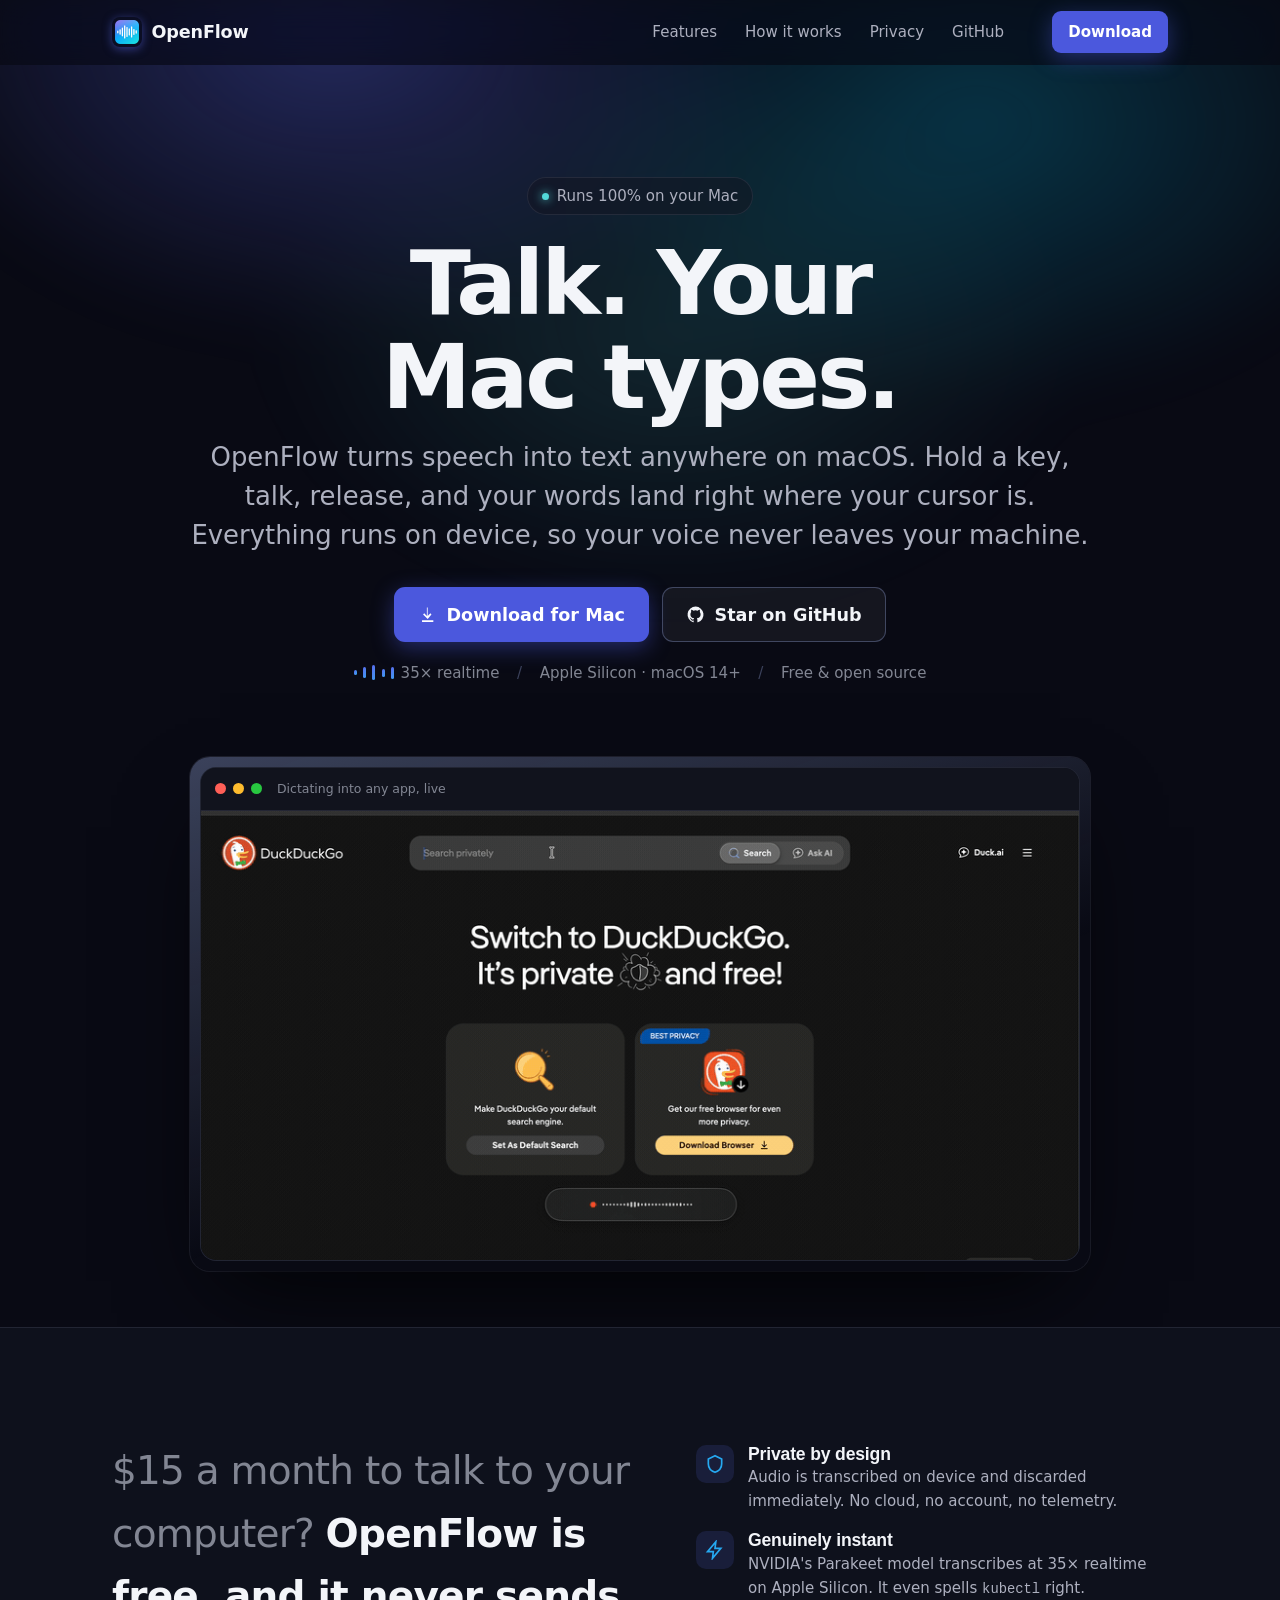
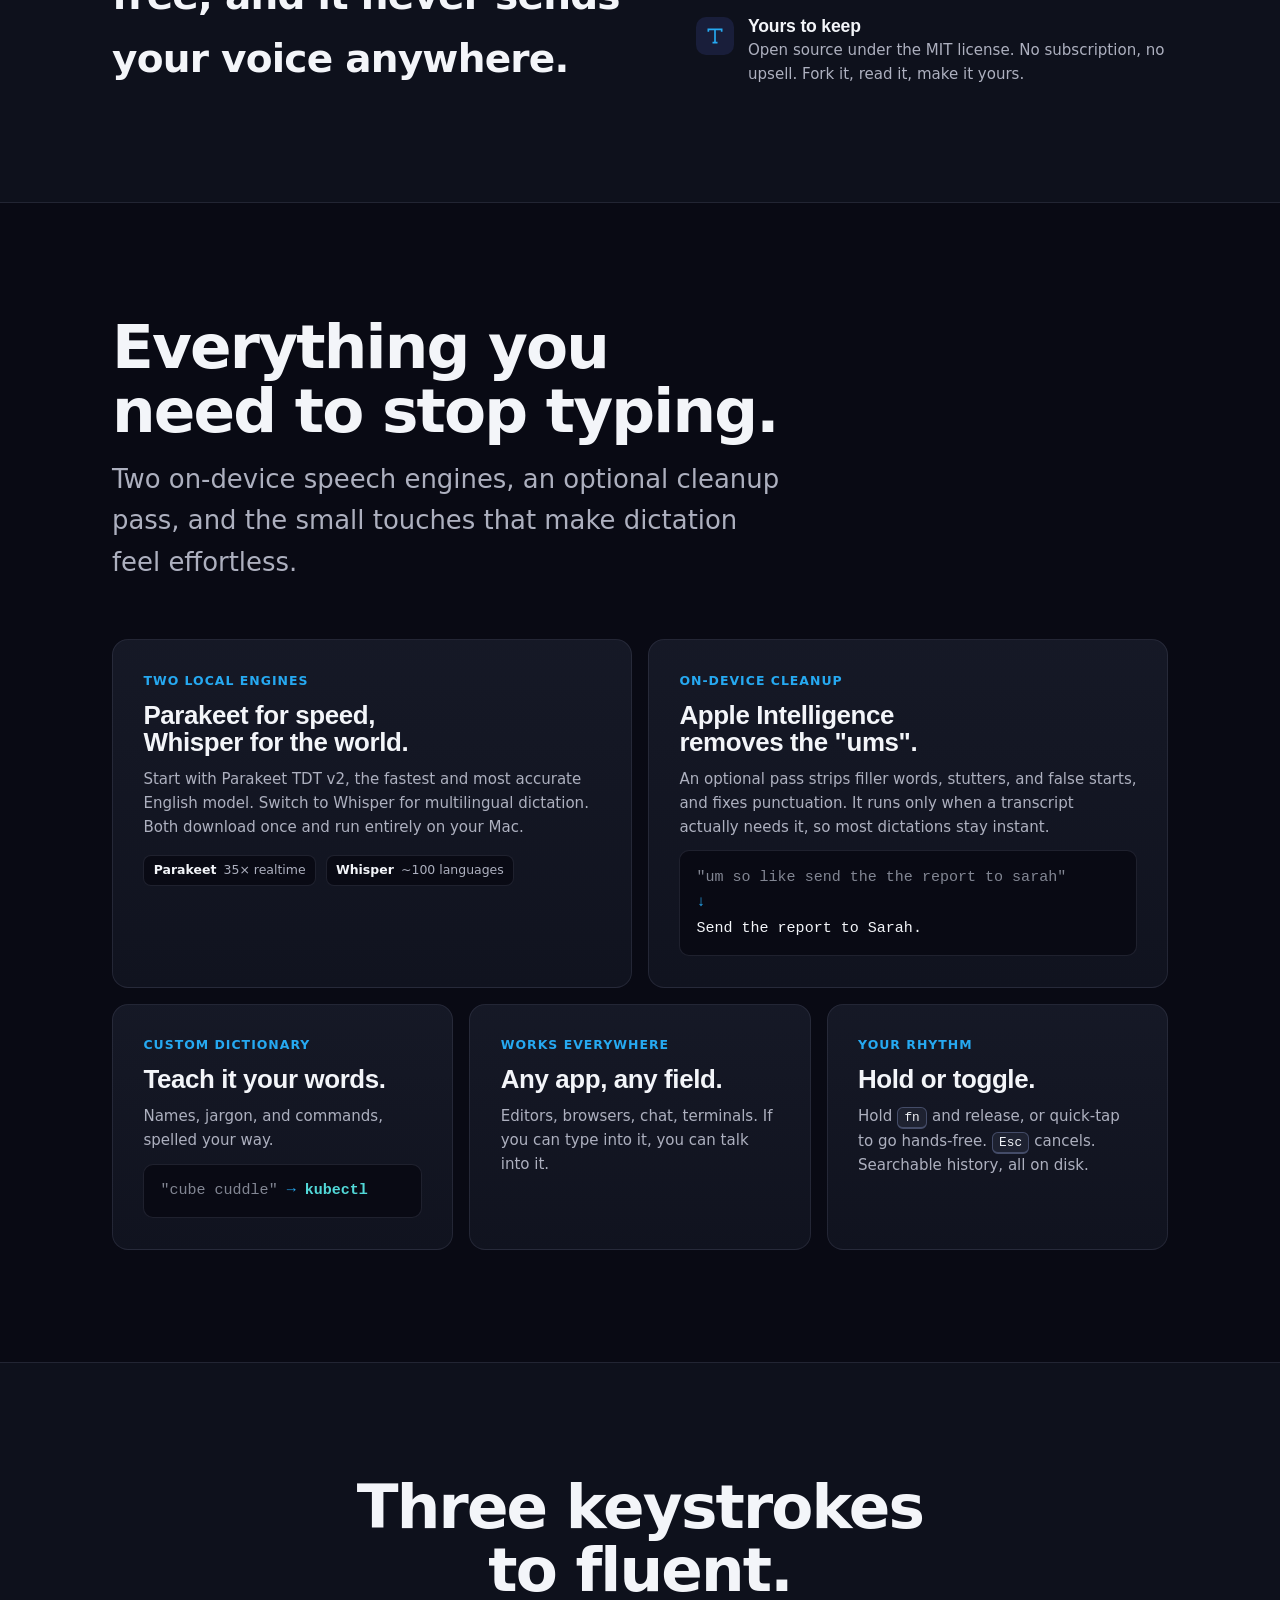
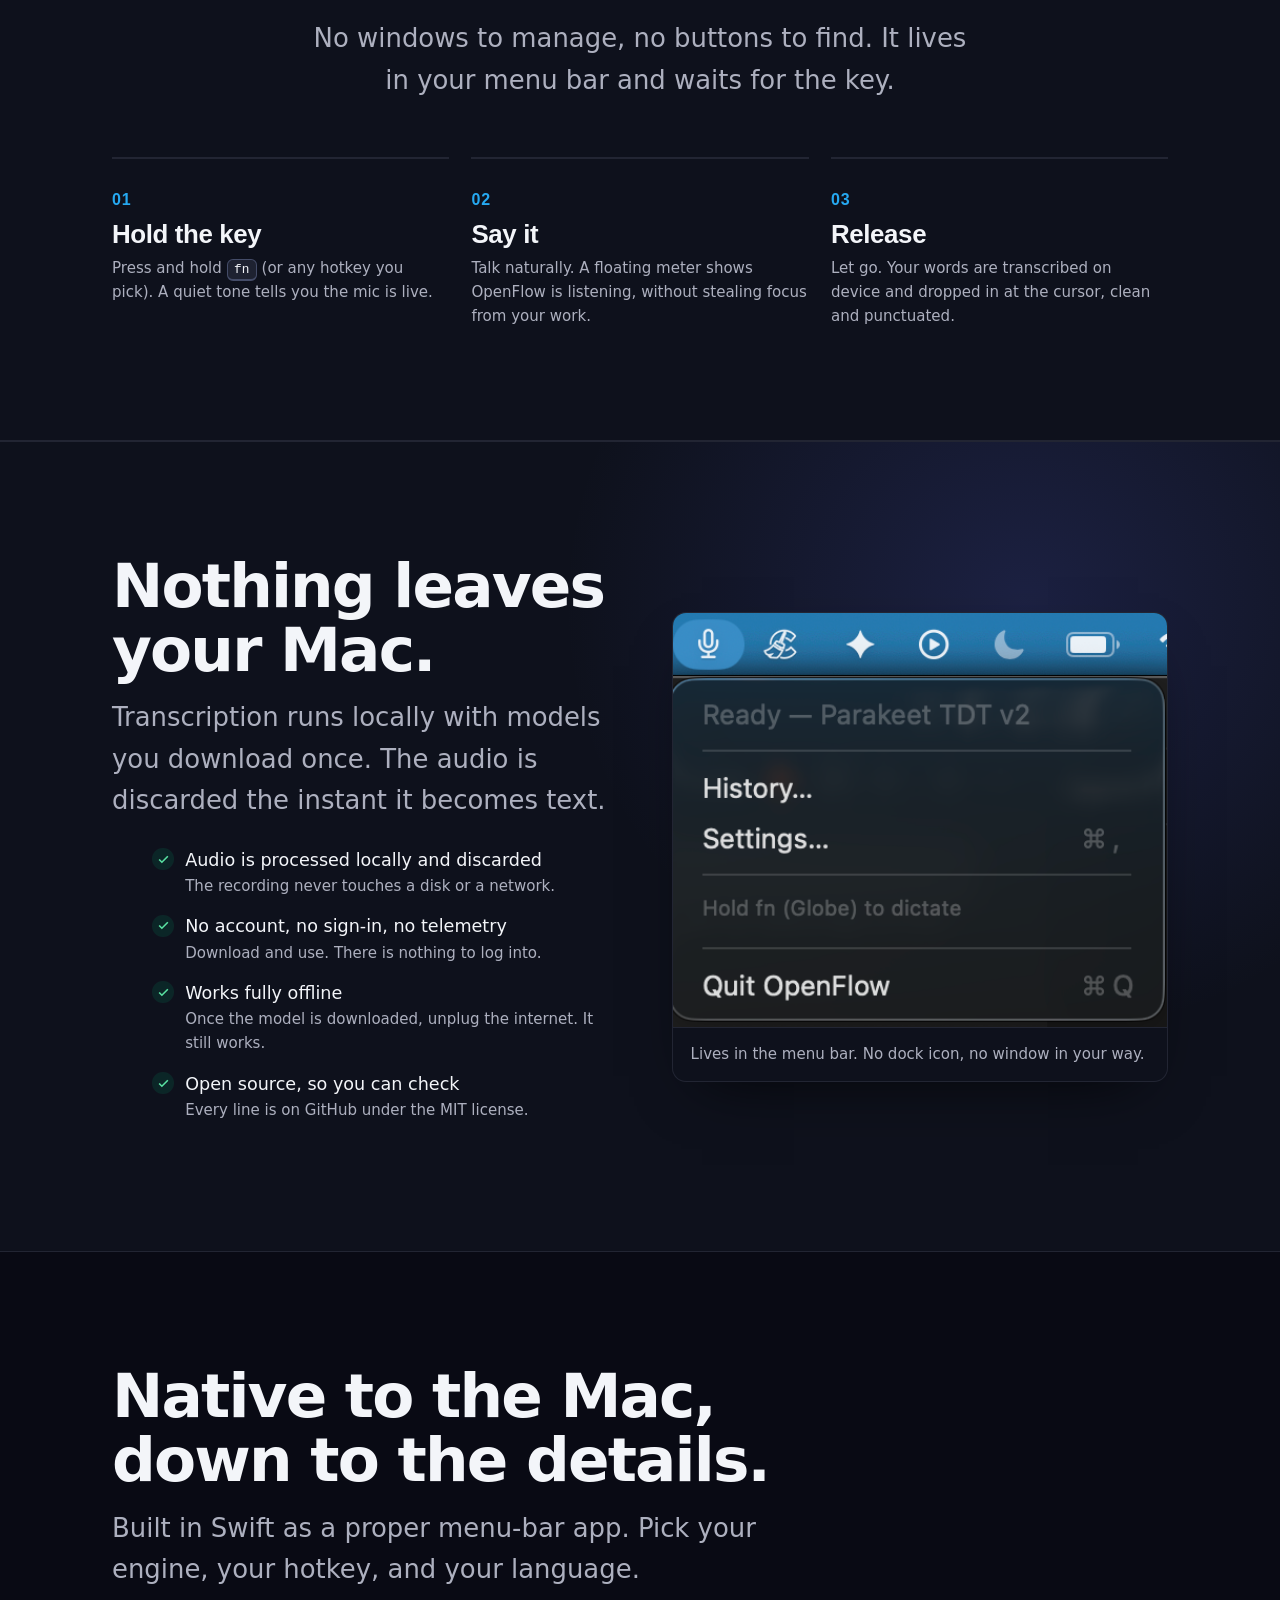
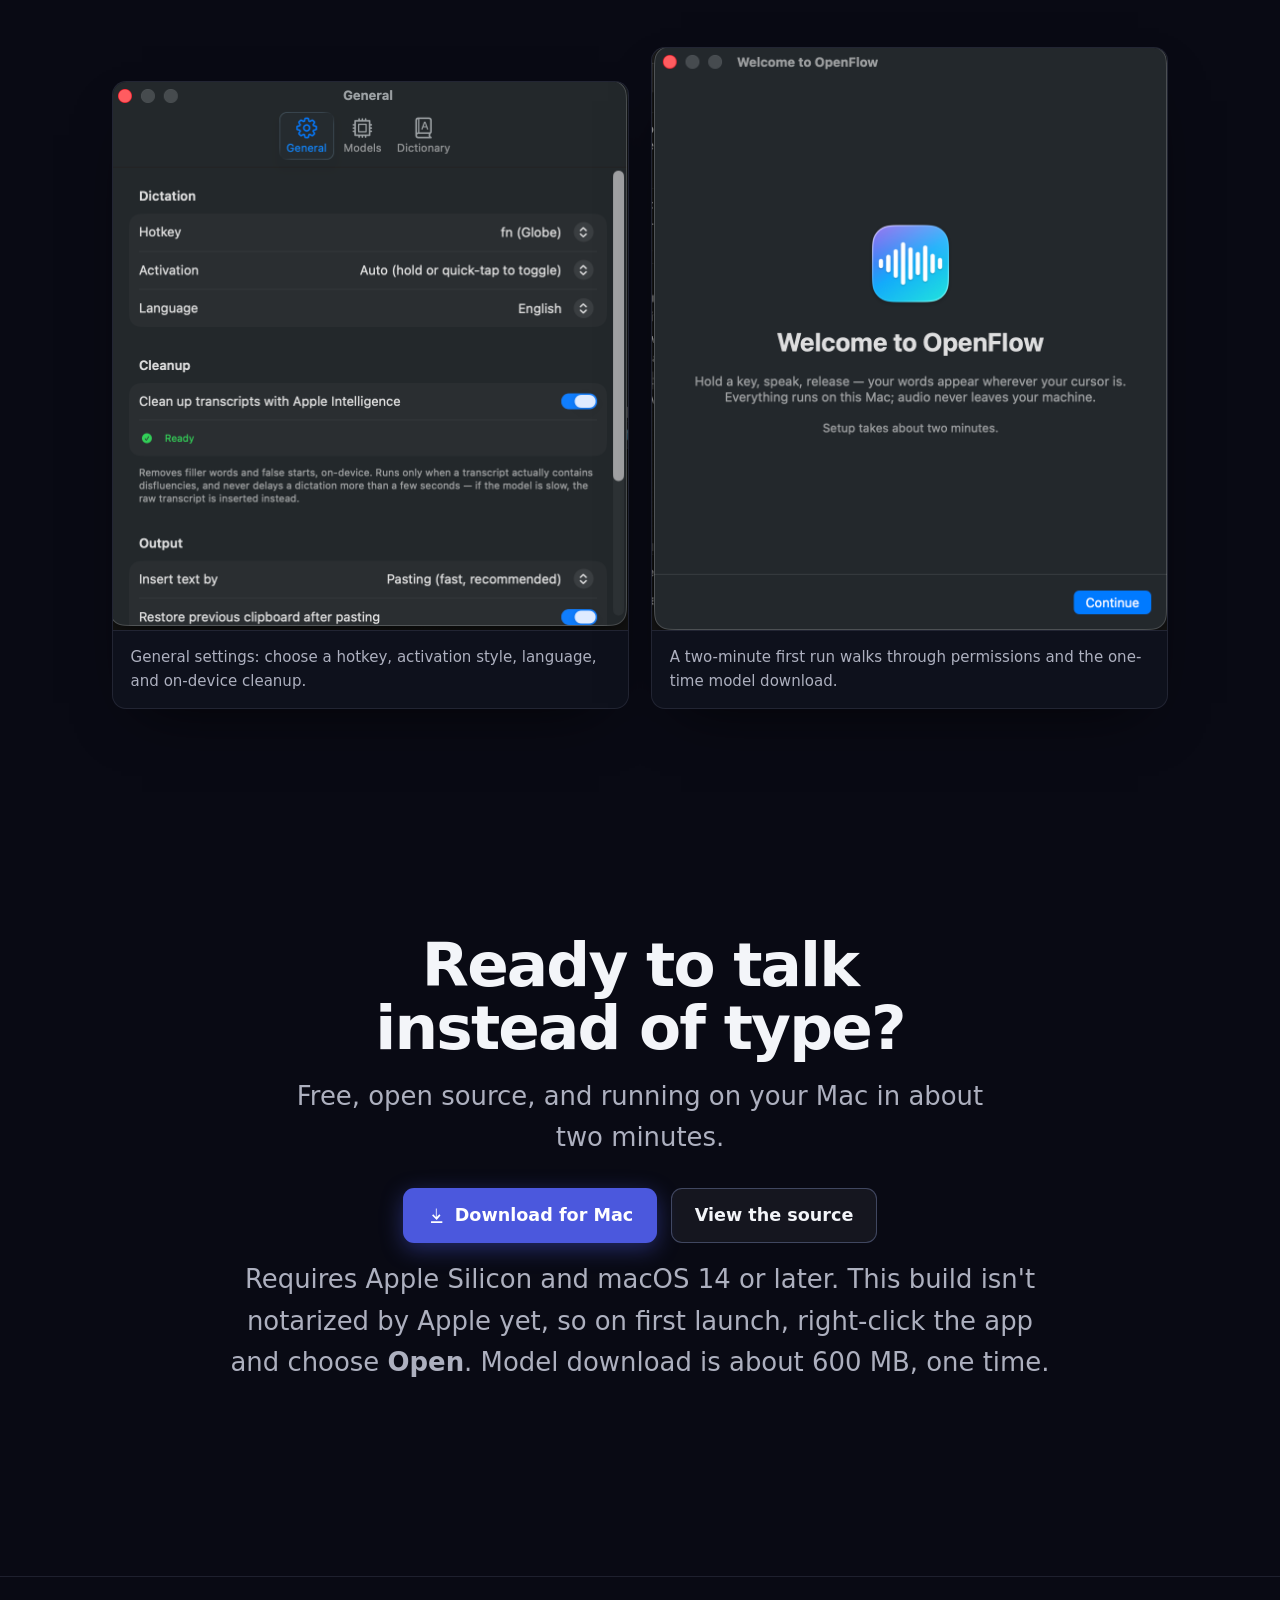
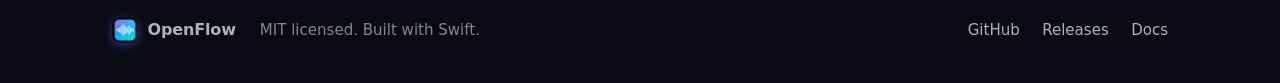
==== docs/index.html @ 09e080b4 "Add landing page (docs/index.html) for GitHub Pages Self-contained dark landing page in the app's br" ====
<!DOCTYPE html>
<html lang="en" class="no-js">
<head>
<meta charset="UTF-8">
<meta name="viewport" content="width=device-width, initial-scale=1.0">
<title>OpenFlow — Local voice dictation for macOS</title>
<meta name="description" content="Hold a key, speak, release. Your words appear wherever your cursor is, transcribed entirely on your Mac. Free, open source, no subscription, no cloud.">

<meta property="og:type" content="website">
<meta property="og:title" content="OpenFlow — Talk. Your Mac types.">
<meta property="og:description" content="Free, open-source voice dictation for macOS. On-device transcription, no cloud, no subscription. Your voice never leaves your Mac.">
<meta property="og:image" content="https://raw.githubusercontent.com/Robj1925/open-flow/main/docs/images/menubar-dropdown.png">
<meta name="twitter:card" content="summary_large_image">

<link rel="preconnect" href="https://api.fontshare.com" crossorigin>
<link href="https://api.fontshare.com/v2/css?f[]=clash-display@600,500&f[]=general-sans@400,500,600,700&display=swap" rel="stylesheet">

<script>document.documentElement.classList.replace('no-js','js');</script>
<style>
  :root{
    --bg:        oklch(0.15 0.021 275);
    --bg-2:      oklch(0.18 0.024 274);
    --surface:   oklch(0.215 0.027 274);
    --surface-2: oklch(0.255 0.030 274);
    --border:    oklch(0.42 0.03 274 / 0.35);
    --border-lit:oklch(0.55 0.06 270 / 0.55);
    --ink:       oklch(0.97 0.006 270);
    --muted:     oklch(0.76 0.021 274);
    --faint:     oklch(0.62 0.02 274);
    --indigo:    oklch(0.58 0.20 274);
    --azure:     oklch(0.70 0.15 240);
    --teal:      oklch(0.81 0.115 195);
    --cta:       oklch(0.53 0.20 273);
    --cta-hi:    oklch(0.60 0.20 273);
    --grad: linear-gradient(115deg, var(--indigo) 0%, var(--azure) 52%, var(--teal) 100%);

    --z-base:0; --z-nav:100; --z-glow:-1;

    --maxw: 1120px;
    --ease: cubic-bezier(0.22,1,0.36,1);
    --radius: 16px;

    --step--2: clamp(0.72rem, 0.69rem + 0.12vw, 0.78rem);
    --step--1: clamp(0.84rem, 0.8rem + 0.18vw, 0.94rem);
    --step-0:  clamp(1rem, 0.96rem + 0.2vw, 1.1rem);
    --step-1:  clamp(1.3rem, 1.14rem + 0.6vw, 1.65rem);
    --step-2:  clamp(1.75rem, 1.4rem + 1.3vw, 2.6rem);
    --step-3:  clamp(2.35rem, 1.75rem + 2.6vw, 3.9rem);
    --step-4:  clamp(3rem, 1.95rem + 4.6vw, 5.6rem);
  }

  *,*::before,*::after{ box-sizing:border-box; }
  html{ -webkit-text-size-adjust:100%; scroll-behavior:smooth; }
  @media (prefers-reduced-motion: reduce){ html{ scroll-behavior:auto; } }

  body{
    margin:0;
    font-family:"General Sans", system-ui, -apple-system, sans-serif;
    font-size:var(--step-0);
    line-height:1.6;
    color:var(--ink);
    background:var(--bg);
    -webkit-font-smoothing:antialiased;
    overflow-x:hidden;
  }

  h1,h2,h3{
    font-family:"Clash Display", "General Sans", system-ui, sans-serif;
    font-weight:600;
    line-height:1.04;
    letter-spacing:-0.02em;
    text-wrap:balance;
    margin:0;
  }
  p{ margin:0; text-wrap:pretty; }
  a{ color:inherit; text-decoration:none; }
  img{ max-width:100%; display:block; }
  mark{ background:none; color:var(--teal); }

  .wrap{ width:100%; max-width:var(--maxw); margin-inline:auto; padding-inline:clamp(1.2rem,4vw,2rem); }
  .eyebrow-none{}

  code, .mono{ font-family:ui-monospace,"SF Mono",Menlo,monospace; font-size:0.92em; }

  /* ---------- gradient atmosphere ---------- */
  .glow{
    position:fixed; inset:0; z-index:var(--z-glow); pointer-events:none; overflow:hidden;
  }
  .glow::before{
    content:""; position:absolute; top:-24vh; left:50%; width:120vw; height:90vh;
    transform:translateX(-50%);
    background:
      radial-gradient(42% 55% at 30% 30%, oklch(0.58 0.20 274 / 0.34), transparent 70%),
      radial-gradient(40% 50% at 72% 42%, oklch(0.72 0.15 220 / 0.24), transparent 70%),
      radial-gradient(38% 48% at 52% 68%, oklch(0.80 0.12 195 / 0.14), transparent 70%);
    filter:blur(28px);
    animation: drift 22s var(--ease) infinite alternate;
  }
  @keyframes drift{
    from{ transform:translateX(-50%) translateY(0) scale(1); }
    to{ transform:translateX(-48%) translateY(3vh) scale(1.08); }
  }

  /* ---------- nav ---------- */
  header.nav{
    position:sticky; top:0; z-index:var(--z-nav);
    backdrop-filter:saturate(160%) blur(14px);
    background:oklch(0.15 0.021 275 / 0.72);
    border-bottom:1px solid transparent;
    transition:border-color .3s ease, background .3s ease;
  }
  header.nav.scrolled{ border-bottom-color:var(--border); }
  .nav-inner{ display:flex; align-items:center; gap:1.5rem; height:64px; }
  .brand{ display:flex; align-items:center; gap:.6rem; font-weight:600; font-size:var(--step-0); letter-spacing:-0.01em; }
  .brand .logo{ width:30px; height:30px; border-radius:8px; box-shadow:0 2px 10px oklch(0.58 0.2 274 / .5); }
  .nav-links{ display:flex; gap:1.75rem; margin-left:auto; font-size:var(--step--1); color:var(--muted); }
  .nav-links a{ transition:color .2s; }
  .nav-links a:hover{ color:var(--ink); }
  .nav-cta{ margin-left:1.5rem; }
  @media (max-width:720px){ .nav-links{ display:none; } .nav-cta{ margin-left:auto; } }

  /* ---------- buttons ---------- */
  .btn{
    display:inline-flex; align-items:center; gap:.55rem;
    font-family:inherit; font-weight:600; font-size:var(--step-0);
    padding:.72em 1.3em; border-radius:11px; border:1px solid transparent;
    cursor:pointer; transition:transform .18s var(--ease), background .2s, box-shadow .25s, border-color .2s;
    white-space:nowrap;
  }
  .btn svg{ width:1.1em; height:1.1em; }
  .btn-primary{
    background:var(--cta); color:#fff;
    box-shadow:0 6px 22px oklch(0.53 0.2 273 / .42);
  }
  .btn-primary:hover{ background:var(--cta-hi); transform:translateY(-2px); box-shadow:0 10px 30px oklch(0.53 0.2 273 / .55); }
  .btn-ghost{ background:oklch(0.97 0.006 270 / 0.05); color:var(--ink); border-color:var(--border-lit); }
  .btn-ghost:hover{ background:oklch(0.97 0.006 270 / 0.1); transform:translateY(-2px); }
  .btn-sm{ padding:.5em 1em; font-size:var(--step--1); border-radius:9px; }

  /* ---------- hero ---------- */
  .hero{ position:relative; padding-top:clamp(3.5rem,9vw,7rem); padding-bottom:clamp(2rem,5vw,3.5rem); text-align:center; }
  .hero .pill{
    display:inline-flex; align-items:center; gap:.5rem;
    font-size:var(--step--1); color:var(--muted);
    padding:.4em .9em; border:1px solid var(--border); border-radius:999px;
    background:oklch(0.2 0.025 274 / .5);
  }
  .hero .pill .dot{ width:7px; height:7px; border-radius:50%; background:var(--teal); box-shadow:0 0 10px var(--teal); }
  h1.hero-title{
    font-size:var(--step-4);
    letter-spacing:-0.035em;
    margin:1.4rem auto .9rem;
    max-width:15ch;
  }
  .hero-sub{
    font-size:var(--step-1); color:var(--muted); font-weight:400;
    max-width:56ch; margin:0 auto; line-height:1.5;
  }
  .hero-cta{ display:flex; gap:.85rem; justify-content:center; flex-wrap:wrap; margin-top:2rem; }
  .hero-meta{ margin-top:1.15rem; font-size:var(--step--1); color:var(--faint); display:flex; gap:.5rem 1.1rem; justify-content:center; flex-wrap:wrap; }
  .hero-meta span{ display:inline-flex; align-items:center; gap:.4rem; }
  .hero-meta .sep{ color:var(--border-lit); }

  /* waveform motif */
  .wave{ display:inline-flex; align-items:center; gap:3px; height:1em; }
  .wave i{ width:3px; border-radius:2px; background:var(--grad); background-size:100% 300%; animation:eq 1.1s ease-in-out infinite; }
  .wave i:nth-child(1){ height:35%; animation-delay:-.9s } .wave i:nth-child(2){ height:70%; animation-delay:-.6s }
  .wave i:nth-child(3){ height:100%; animation-delay:-.3s } .wave i:nth-child(4){ height:55%; animation-delay:-.75s }
  .wave i:nth-child(5){ height:80%; animation-delay:-.15s }
  @keyframes eq{ 0%,100%{ transform:scaleY(.4) } 50%{ transform:scaleY(1) } }

  /* ---------- device frame ---------- */
  .showcase{ margin-top:clamp(2.5rem,6vw,4.5rem); position:relative; }
  .frame{
    position:relative; border-radius:calc(var(--radius) + 4px);
    padding:10px; background:linear-gradient(160deg, var(--border-lit), transparent 60%);
    box-shadow:0 40px 90px -30px oklch(0.05 0.02 274 / .9), 0 0 0 1px var(--border);
    max-width:900px; margin-inline:auto;
  }
  .frame-inner{ border-radius:var(--radius); overflow:hidden; background:var(--bg-2); border:1px solid var(--border); }
  .frame-bar{ display:flex; align-items:center; gap:7px; padding:11px 14px; background:oklch(0.19 0.02 274); border-bottom:1px solid var(--border); }
  .frame-bar i{ width:11px; height:11px; border-radius:50%; background:var(--surface-2); }
  .frame-bar i:first-child{ background:#ff5f57 } .frame-bar i:nth-child(2){ background:#febc2e } .frame-bar i:nth-child(3){ background:#28c840 }
  .frame-bar .label{ margin-left:8px; font-size:var(--step--2); color:var(--faint); }
  .frame img{ width:100%; }

  /* ---------- sections ---------- */
  section{ position:relative; }
  .band{ padding-block:clamp(3.5rem,9vw,7rem); }
  .section-head{ max-width:60ch; margin-bottom:clamp(2rem,5vw,3.5rem); }
  .section-head h2{ font-size:var(--step-3); letter-spacing:-0.03em; }
  .section-head p{ margin-top:1rem; color:var(--muted); font-size:var(--step-1); font-weight:400; }
  .section-head.center{ margin-inline:auto; text-align:center; }

  /* value strip */
  .value{ background:var(--bg-2); border-block:1px solid var(--border); }
  .value-line{ font-size:var(--step-2); font-weight:500; letter-spacing:-0.02em; max-width:24ch; }
  .value-line b{ color:var(--ink); font-weight:600; }
  .value-line .fade{ color:var(--faint); }
  .value-grid{ display:grid; grid-template-columns:1.1fr 1fr; gap:clamp(2rem,5vw,4rem); align-items:center; }
  .pillars{ display:grid; gap:1.1rem; }
  .pillar{ display:flex; gap:.9rem; align-items:flex-start; }
  .pillar .ic{ flex:none; width:38px; height:38px; border-radius:10px; display:grid; place-items:center; background:oklch(0.58 0.2 274 / .14); color:var(--azure); }
  .pillar h3{ font-family:"General Sans",sans-serif; font-size:var(--step-0); font-weight:600; letter-spacing:-0.01em; }
  .pillar p{ color:var(--muted); font-size:var(--step--1); margin-top:.15rem; }
  @media (max-width:820px){ .value-grid{ grid-template-columns:1fr; } }

  /* bento features */
  .bento{ display:grid; grid-template-columns:repeat(6,1fr); gap:1rem; }
  .card{
    background:linear-gradient(180deg, var(--surface) 0%, var(--bg-2) 140%);
    border:1px solid var(--border); border-radius:var(--radius);
    padding:clamp(1.3rem,2.4vw,1.9rem);
    display:flex; flex-direction:column; gap:.7rem;
    transition:border-color .3s, transform .3s var(--ease);
  }
  .card:hover{ border-color:var(--border-lit); transform:translateY(-3px); }
  .card h3{ font-family:"General Sans",sans-serif; font-size:var(--step-1); font-weight:600; letter-spacing:-0.015em; }
  .card p{ color:var(--muted); font-size:var(--step--1); }
  .card .kicker{ font-size:var(--step--2); text-transform:uppercase; letter-spacing:.08em; color:var(--azure); font-weight:600; }
  .card.col-3{ grid-column:span 3; } .card.col-2{ grid-column:span 2; } .card.col-4{ grid-column:span 4; }
  @media (max-width:860px){ .bento{ grid-template-columns:repeat(2,1fr); } .card.col-3,.card.col-2,.card.col-4{ grid-column:span 1; } }
  @media (max-width:520px){ .bento{ grid-template-columns:1fr; } }

  .snippet{ font-family:ui-monospace,"SF Mono",Menlo,monospace; font-size:var(--step--1); background:var(--bg); border:1px solid var(--border); border-radius:10px; padding:.85rem 1rem; color:var(--muted); line-height:1.7; }
  .snippet .in{ color:var(--faint); } .snippet .out{ color:var(--ink); } .snippet b{ color:var(--teal); font-weight:600; }
  .snippet .arrow{ color:var(--azure); }

  .engine-row{ display:flex; gap:.6rem; flex-wrap:wrap; margin-top:.3rem; }
  .chip{ font-size:var(--step--2); padding:.35em .75em; border-radius:8px; border:1px solid var(--border); background:var(--bg); color:var(--muted); display:inline-flex; gap:.45rem; align-items:center; }
  .chip b{ color:var(--ink); font-weight:600; }

  /* steps */
  .steps{ display:grid; grid-template-columns:repeat(3,1fr); gap:1.4rem; counter-reset:step; }
  .step{ padding-top:1.6rem; border-top:2px solid var(--border); position:relative; }
  .step::before{ counter-increment:step; content:"0" counter(step); font-family:"Clash Display",sans-serif; font-size:1rem; color:var(--azure); font-weight:600; letter-spacing:.05em; }
  .step h3{ font-family:"General Sans",sans-serif; font-size:var(--step-1); font-weight:600; margin-top:.5rem; letter-spacing:-0.015em; }
  .step p{ color:var(--muted); font-size:var(--step--1); margin-top:.5rem; }
  kbd{ font-family:ui-monospace,"SF Mono",monospace; font-size:.85em; background:var(--surface-2); border:1px solid var(--border-lit); border-bottom-width:2px; border-radius:6px; padding:.15em .5em; color:var(--ink); }
  @media (max-width:720px){ .steps{ grid-template-columns:1fr; } }

  /* privacy band */
  .privacy{ position:relative; overflow:hidden; background:var(--bg-2); border-block:1px solid var(--border); }
  .privacy::before{ content:""; position:absolute; inset:0; background:radial-gradient(60% 90% at 80% 20%, oklch(0.58 0.2 274 / .18), transparent 60%); pointer-events:none; }
  .privacy-grid{ display:grid; grid-template-columns:1fr 1fr; gap:clamp(2rem,5vw,4rem); align-items:center; position:relative; }
  .checklist{ display:grid; gap:.9rem; margin-top:1.5rem; }
  .checklist li{ list-style:none; display:flex; gap:.7rem; align-items:flex-start; color:var(--ink); font-size:var(--step-0); }
  .checklist .ck{ flex:none; width:22px; height:22px; border-radius:50%; background:oklch(0.55 0.13 160 / .18); color:oklch(0.82 0.15 160); display:grid; place-items:center; margin-top:.15rem; }
  .checklist small{ display:block; color:var(--muted); font-size:var(--step--1); font-weight:400; }
  @media (max-width:820px){ .privacy-grid{ grid-template-columns:1fr; } }

  /* screenshot pair */
  .shots{ display:grid; grid-template-columns:1fr 1fr; gap:1.4rem; align-items:end; }
  .shot{ border:1px solid var(--border); border-radius:14px; overflow:hidden; background:var(--bg-2); box-shadow:0 24px 60px -30px oklch(0.05 0.02 274 / .8); }
  .shot img{ width:100%; }
  .shot figcaption{ padding:.9rem 1.1rem; font-size:var(--step--1); color:var(--muted); border-top:1px solid var(--border); }
  @media (max-width:720px){ .shots{ grid-template-columns:1fr; } }

  /* final cta */
  .final{ text-align:center; }
  .final h2{ font-size:var(--step-3); letter-spacing:-0.03em; max-width:18ch; margin-inline:auto; }
  .final p{ color:var(--muted); margin-top:1rem; font-size:var(--step-1); max-width:50ch; margin-inline:auto; }
  .install{ margin-top:1.6rem; font-size:var(--step--1); color:var(--faint); max-width:46ch; margin-inline:auto; }
  .install code{ color:var(--muted); }

  footer{ border-top:1px solid var(--border); padding-block:2.5rem; margin-top:clamp(3rem,7vw,5rem); }
  .foot-inner{ display:flex; gap:1.5rem; align-items:center; flex-wrap:wrap; color:var(--faint); font-size:var(--step--1); }
  .foot-inner a{ color:var(--muted); } .foot-inner a:hover{ color:var(--ink); }
  .foot-inner .brand{ font-size:1rem; }
  .foot-links{ margin-left:auto; display:flex; gap:1.4rem; }

  /* reveal */
  html.js [data-reveal]{ opacity:0; transform:translateY(20px); transition:opacity .7s var(--ease), transform .7s var(--ease); }
  html.js [data-reveal].in{ opacity:1; transform:none; }
  @media (prefers-reduced-motion: reduce){
    html.js [data-reveal]{ opacity:1 !important; transform:none !important; transition:none; }
    .glow::before, .wave i{ animation:none !important; }
  }
  :focus-visible{ outline:2px solid var(--azure); outline-offset:3px; border-radius:4px; }
</style>
</head>
<body>
<div class="glow" aria-hidden="true"></div>

<header class="nav" id="nav">
  <div class="wrap nav-inner">
    <a class="brand" href="#top" aria-label="OpenFlow home">
      <img class="logo" src="images/icon.png" alt="" width="30" height="30" onerror="this.style.display='none'">
      OpenFlow
    </a>
    <nav class="nav-links" aria-label="Primary">
      <a href="#features">Features</a>
      <a href="#how">How it works</a>
      <a href="#privacy">Privacy</a>
      <a href="https://github.com/Robj1925/open-flow">GitHub</a>
    </nav>
    <a class="btn btn-primary btn-sm nav-cta" href="https://github.com/Robj1925/open-flow/releases/latest/download/OpenFlow.zip">Download</a>
  </div>
</header>

<main id="top">
  <!-- HERO -->
  <section class="hero wrap">
    <span class="pill"><span class="dot"></span> Runs 100% on your Mac</span>
    <h1 class="hero-title">Talk. Your Mac types.</h1>
    <p class="hero-sub">OpenFlow turns speech into text anywhere on macOS. Hold a key, talk, release, and your words land right where your cursor is. Everything runs on device, so your voice never leaves your machine.</p>
    <div class="hero-cta">
      <a class="btn btn-primary" href="https://github.com/Robj1925/open-flow/releases/latest/download/OpenFlow.zip">
        <svg viewBox="0 0 24 24" fill="currentColor" aria-hidden="true"><path d="M12 3v10.6l3.3-3.3 1.4 1.4L12 17.4 6.3 11.7l1.4-1.4L11 13.6V3h1zM5 19h14v2H5z"/></svg>
        Download for Mac
      </a>
      <a class="btn btn-ghost" href="https://github.com/Robj1925/open-flow">
        <svg viewBox="0 0 24 24" fill="currentColor" aria-hidden="true"><path d="M12 2A10 10 0 0 0 8.8 21.5c.5.1.7-.2.7-.5v-1.7c-2.8.6-3.4-1.3-3.4-1.3-.5-1.2-1.1-1.5-1.1-1.5-.9-.6.1-.6.1-.6 1 .1 1.5 1 1.5 1 .9 1.5 2.3 1.1 2.9.8.1-.6.3-1.1.6-1.4-2.2-.300-4.6-1.1-4.6-4.9 0-1.1.4-2 1-2.7-.1-.3-.4-1.3.1-2.7 0 0 .8-.3 2.7 1a9.4 9.4 0 0 1 5 0c1.9-1.3 2.7-1 2.7-1 .5 1.4.2 2.4.1 2.7.6.7 1 1.6 1 2.7 0 3.8-2.4 4.6-4.6 4.9.3.3.6.9.6 1.9v2.8c0 .3.2.6.7.5A10 10 0 0 0 12 2z"/></svg>
        Star on GitHub
      </a>
    </div>
    <div class="hero-meta">
      <span><span class="wave" aria-hidden="true"><i></i><i></i><i></i><i></i><i></i></span> 35&times; realtime</span>
      <span class="sep">/</span>
      <span>Apple Silicon &middot; macOS 14+</span>
      <span class="sep">/</span>
      <span>Free &amp; open source</span>
    </div>

    <div class="showcase" data-reveal>
      <div class="frame">
        <div class="frame-inner">
          <div class="frame-bar"><i></i><i></i><i></i><span class="label">Dictating into any app, live</span></div>
          <img src="images/demo.gif" alt="Screen recording: holding the dictation key, speaking a sentence, and the transcribed text appearing in the focused text field on macOS." loading="eager" width="880">
        </div>
      </div>
    </div>
  </section>

  <!-- VALUE -->
  <section class="band value">
    <div class="wrap value-grid">
      <p class="value-line"><span class="fade">$15 a month to talk to your computer?</span> <b>OpenFlow is free, and it never sends your voice anywhere.</b></p>
      <div class="pillars">
        <div class="pillar">
          <span class="ic" aria-hidden="true"><svg width="20" height="20" viewBox="0 0 24 24" fill="none" stroke="currentColor" stroke-width="2"><path d="M12 2 4 6v6c0 5 3.4 8.3 8 10 4.6-1.7 8-5 8-10V6z"/></svg></span>
          <div><h3>Private by design</h3><p>Audio is transcribed on device and discarded immediately. No cloud, no account, no telemetry.</p></div>
        </div>
        <div class="pillar">
          <span class="ic" aria-hidden="true"><svg width="20" height="20" viewBox="0 0 24 24" fill="none" stroke="currentColor" stroke-width="2"><path d="M13 2 3 14h7l-1 8 10-12h-7z"/></svg></span>
          <div><h3>Genuinely instant</h3><p>NVIDIA's Parakeet model transcribes at 35&times; realtime on Apple Silicon. It even spells <span class="mono">kubectl</span> right.</p></div>
        </div>
        <div class="pillar">
          <span class="ic" aria-hidden="true"><svg width="20" height="20" viewBox="0 0 24 24" fill="none" stroke="currentColor" stroke-width="2"><path d="M4 7V4h16v3M9 20h6M12 4v16"/></svg></span>
          <div><h3>Yours to keep</h3><p>Open source under the MIT license. No subscription, no upsell. Fork it, read it, make it yours.</p></div>
        </div>
      </div>
    </div>
  </section>

  <!-- FEATURES -->
  <section class="band wrap" id="features">
    <div class="section-head">
      <h2>Everything you need to stop typing.</h2>
      <p>Two on-device speech engines, an optional cleanup pass, and the small touches that make dictation feel effortless.</p>
    </div>
    <div class="bento">
      <div class="card col-3" data-reveal>
        <span class="kicker">Two local engines</span>
        <h3>Parakeet for speed, Whisper for the world.</h3>
        <p>Start with Parakeet TDT v2, the fastest and most accurate English model. Switch to Whisper for multilingual dictation. Both download once and run entirely on your Mac.</p>
        <div class="engine-row">
          <span class="chip"><b>Parakeet</b> 35&times; realtime</span>
          <span class="chip"><b>Whisper</b> ~100 languages</span>
        </div>
      </div>
      <div class="card col-3" data-reveal>
        <span class="kicker">On-device cleanup</span>
        <h3>Apple Intelligence removes the "ums".</h3>
        <p>An optional pass strips filler words, stutters, and false starts, and fixes punctuation. It runs only when a transcript actually needs it, so most dictations stay instant.</p>
        <div class="snippet">
          <span class="in">"um so like send the the report to sarah"</span><br>
          <span class="arrow">&darr;</span><br>
          <span class="out">Send the report to Sarah.</span>
        </div>
      </div>
      <div class="card col-2" data-reveal>
        <span class="kicker">Custom dictionary</span>
        <h3>Teach it your words.</h3>
        <p>Names, jargon, and commands, spelled your way.</p>
        <div class="snippet"><span class="in">"cube cuddle"</span> <span class="arrow">&rarr;</span> <b>kubectl</b></div>
      </div>
      <div class="card col-2" data-reveal>
        <span class="kicker">Works everywhere</span>
        <h3>Any app, any field.</h3>
        <p>Editors, browsers, chat, terminals. If you can type into it, you can talk into it.</p>
      </div>
      <div class="card col-2" data-reveal>
        <span class="kicker">Your rhythm</span>
        <h3>Hold or toggle.</h3>
        <p>Hold <kbd>fn</kbd> and release, or quick-tap to go hands-free. <kbd>Esc</kbd> cancels. Searchable history, all on disk.</p>
      </div>
    </div>
  </section>

  <!-- HOW IT WORKS -->
  <section class="band value" id="how">
    <div class="wrap">
      <div class="section-head center">
        <h2>Three keystrokes to fluent.</h2>
        <p>No windows to manage, no buttons to find. It lives in your menu bar and waits for the key.</p>
      </div>
      <div class="steps">
        <div class="step" data-reveal>
          <h3>Hold the key</h3>
          <p>Press and hold <kbd>fn</kbd> (or any hotkey you pick). A quiet tone tells you the mic is live.</p>
        </div>
        <div class="step" data-reveal>
          <h3>Say it</h3>
          <p>Talk naturally. A floating meter shows OpenFlow is listening, without stealing focus from your work.</p>
        </div>
        <div class="step" data-reveal>
          <h3>Release</h3>
          <p>Let go. Your words are transcribed on device and dropped in at the cursor, clean and punctuated.</p>
        </div>
      </div>
    </div>
  </section>

  <!-- PRIVACY -->
  <section class="band privacy" id="privacy">
    <div class="wrap privacy-grid">
      <div data-reveal>
        <div class="section-head" style="margin-bottom:0">
          <h2>Nothing leaves your Mac.</h2>
          <p>Transcription runs locally with models you download once. The audio is discarded the instant it becomes text.</p>
        </div>
        <ul class="checklist">
          <li><span class="ck" aria-hidden="true"><svg width="13" height="13" viewBox="0 0 24 24" fill="none" stroke="currentColor" stroke-width="3"><path d="M20 6 9 17l-5-5"/></svg></span><div>Audio is processed locally and discarded<small>The recording never touches a disk or a network.</small></div></li>
          <li><span class="ck" aria-hidden="true"><svg width="13" height="13" viewBox="0 0 24 24" fill="none" stroke="currentColor" stroke-width="3"><path d="M20 6 9 17l-5-5"/></svg></span><div>No account, no sign-in, no telemetry<small>Download and use. There is nothing to log into.</small></div></li>
          <li><span class="ck" aria-hidden="true"><svg width="13" height="13" viewBox="0 0 24 24" fill="none" stroke="currentColor" stroke-width="3"><path d="M20 6 9 17l-5-5"/></svg></span><div>Works fully offline<small>Once the model is downloaded, unplug the internet. It still works.</small></div></li>
          <li><span class="ck" aria-hidden="true"><svg width="13" height="13" viewBox="0 0 24 24" fill="none" stroke="currentColor" stroke-width="3"><path d="M20 6 9 17l-5-5"/></svg></span><div>Open source, so you can check<small>Every line is on GitHub under the MIT license.</small></div></li>
        </ul>
      </div>
      <figure class="shot" data-reveal style="margin:0">
        <img src="images/menubar-dropdown.png" alt="OpenFlow's menu bar dropdown showing 'Ready, Parakeet TDT v2', with History and Settings options and 'Hold fn (Globe) to dictate'.">
        <figcaption>Lives in the menu bar. No dock icon, no window in your way.</figcaption>
      </figure>
    </div>
  </section>

  <!-- SCREENSHOTS -->
  <section class="band wrap">
    <div class="section-head">
      <h2>Native to the Mac, down to the details.</h2>
      <p>Built in Swift as a proper menu-bar app. Pick your engine, your hotkey, and your language.</p>
    </div>
    <div class="shots">
      <figure class="shot" data-reveal style="margin:0">
        <img src="images/settings-general.png" alt="OpenFlow General settings: hotkey set to fn (Globe), activation set to Auto, English language, Apple Intelligence cleanup toggled on and Ready.">
        <figcaption>General settings: choose a hotkey, activation style, language, and on-device cleanup.</figcaption>
      </figure>
      <figure class="shot" data-reveal style="margin:0">
        <img src="images/onboarding-welcome.png" alt="OpenFlow onboarding welcome screen with the app icon and a short introduction.">
        <figcaption>A two-minute first run walks through permissions and the one-time model download.</figcaption>
      </figure>
    </div>
  </section>

  <!-- FINAL CTA -->
  <section class="band final wrap">
    <h2 data-reveal>Ready to talk instead of type?</h2>
    <p data-reveal>Free, open source, and running on your Mac in about two minutes.</p>
    <div class="hero-cta" data-reveal style="margin-top:1.8rem">
      <a class="btn btn-primary" href="https://github.com/Robj1925/open-flow/releases/latest/download/OpenFlow.zip">
        <svg viewBox="0 0 24 24" fill="currentColor" aria-hidden="true"><path d="M12 3v10.6l3.3-3.3 1.4 1.4L12 17.4 6.3 11.7l1.4-1.4L11 13.6V3h1zM5 19h14v2H5z"/></svg>
        Download for Mac
      </a>
      <a class="btn btn-ghost" href="https://github.com/Robj1925/open-flow">View the source</a>
    </div>
    <p class="install" data-reveal>Requires Apple Silicon and macOS 14 or later. This build isn't notarized by Apple yet, so on first launch, right-click the app and choose <b>Open</b>. Model download is about 600 MB, one time.</p>
  </section>
</main>

<footer>
  <div class="wrap foot-inner">
    <a class="brand" href="#top">
      <img class="logo" src="images/icon.png" alt="" width="26" height="26" style="width:26px;height:26px" onerror="this.style.display='none'">
      OpenFlow
    </a>
    <span>MIT licensed. Built with Swift.</span>
    <div class="foot-links">
      <a href="https://github.com/Robj1925/open-flow">GitHub</a>
      <a href="https://github.com/Robj1925/open-flow/releases">Releases</a>
      <a href="https://github.com/Robj1925/open-flow#readme">Docs</a>
    </div>
  </div>
</footer>

<script>
  // nav border on scroll
  const nav = document.getElementById('nav');
  const onScroll = () => nav.classList.toggle('scrolled', window.scrollY > 8);
  onScroll(); addEventListener('scroll', onScroll, {passive:true});

  // reveal on scroll: enhances already-visible content (see CSS .no-js fallback)
  const reveals = document.querySelectorAll('[data-reveal]');
  if (matchMedia('(prefers-reduced-motion: reduce)').matches || !('IntersectionObserver' in window)) {
    reveals.forEach(el => el.classList.add('in'));
  } else {
    const io = new IntersectionObserver((entries) => {
      entries.forEach(e => { if (e.isIntersecting) { e.target.classList.add('in'); io.unobserve(e.target); } });
    }, {rootMargin:'0px 0px -8% 0px', threshold:0.08});
    reveals.forEach(el => io.observe(el));
  }
</script>
</body>
</html>
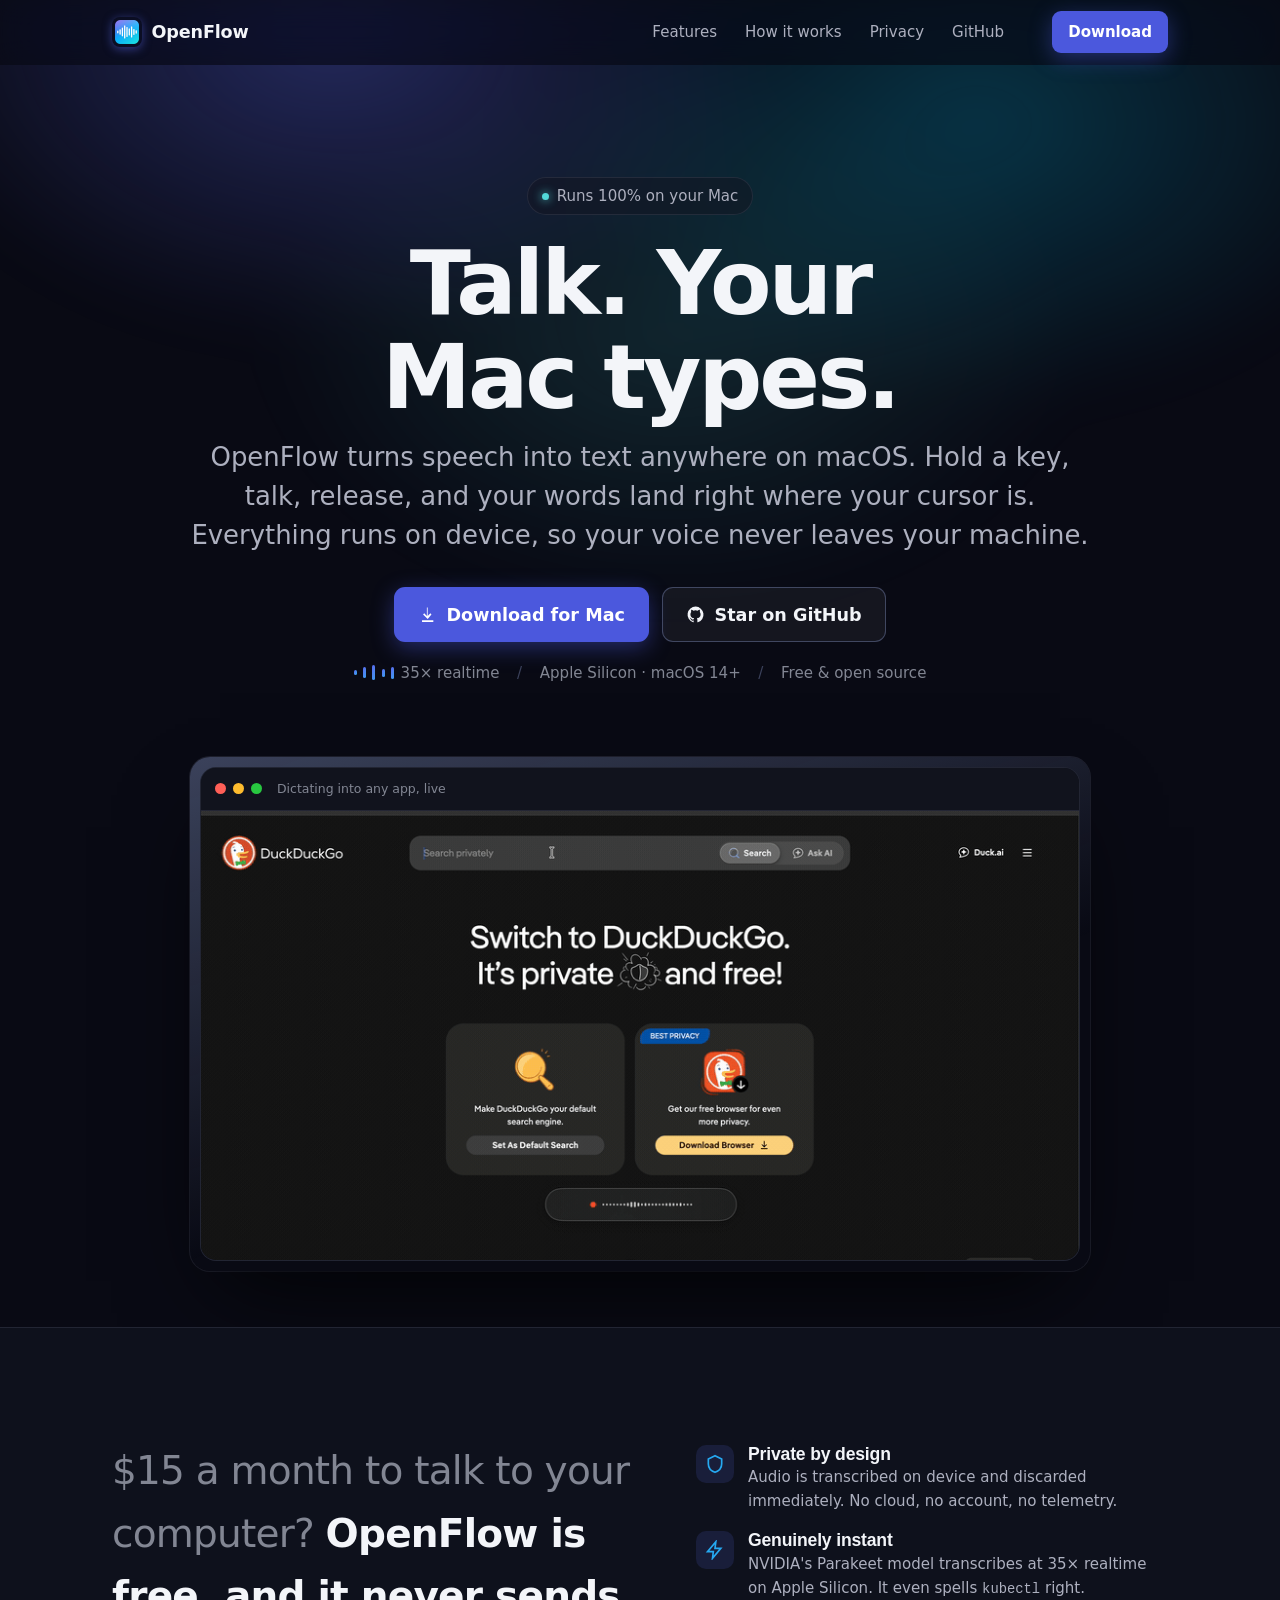
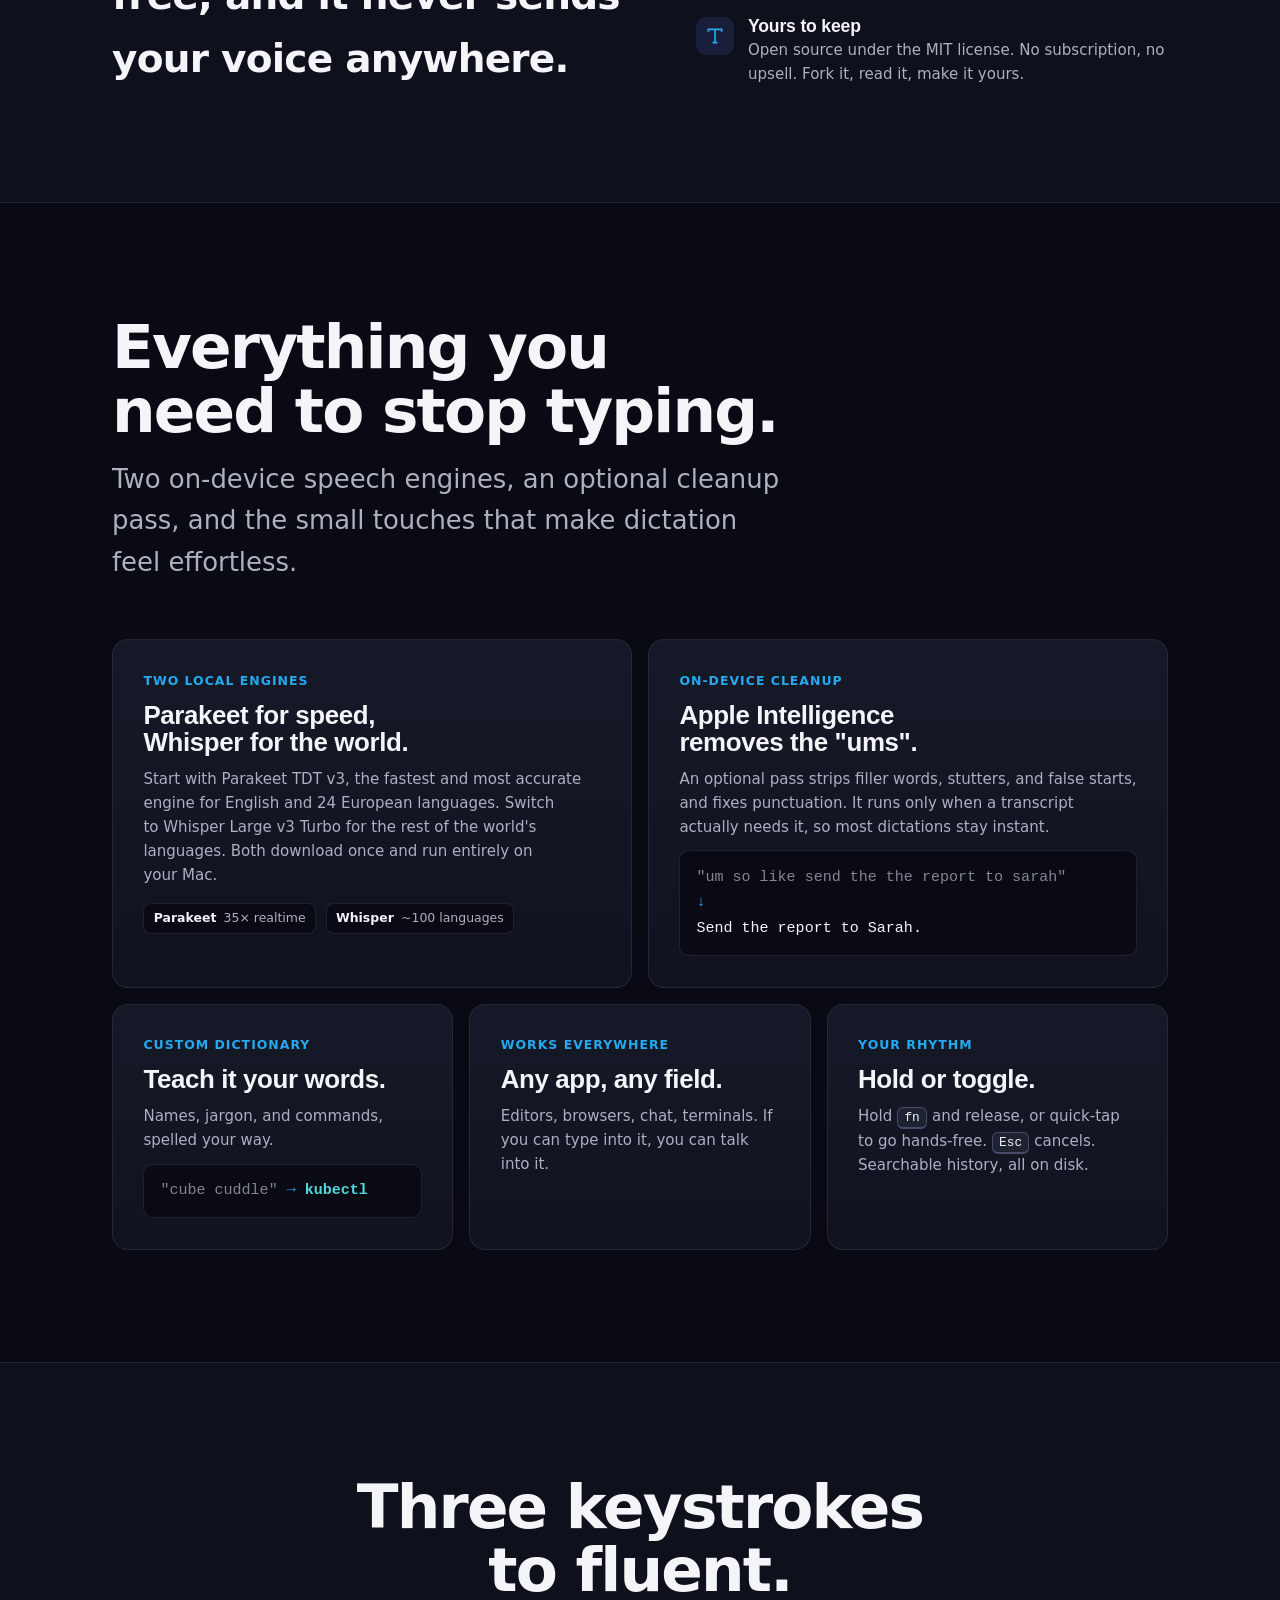
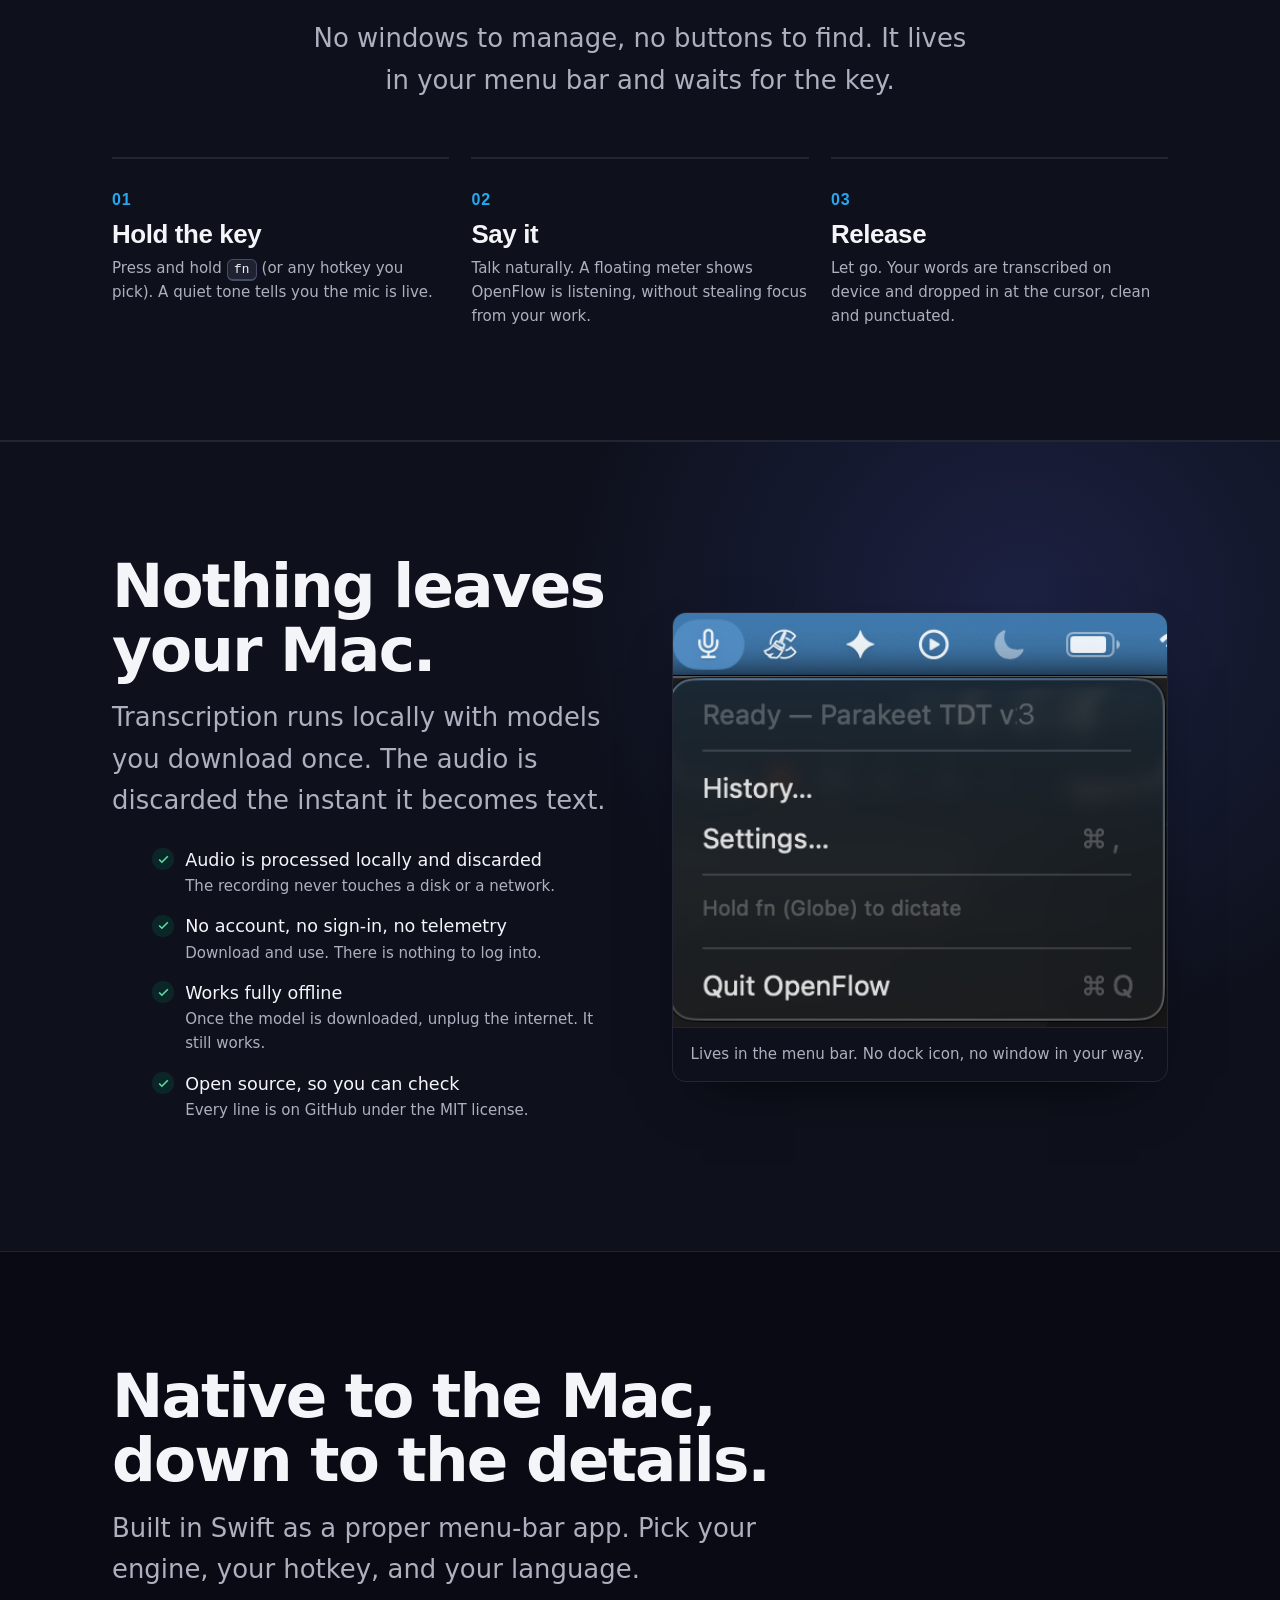
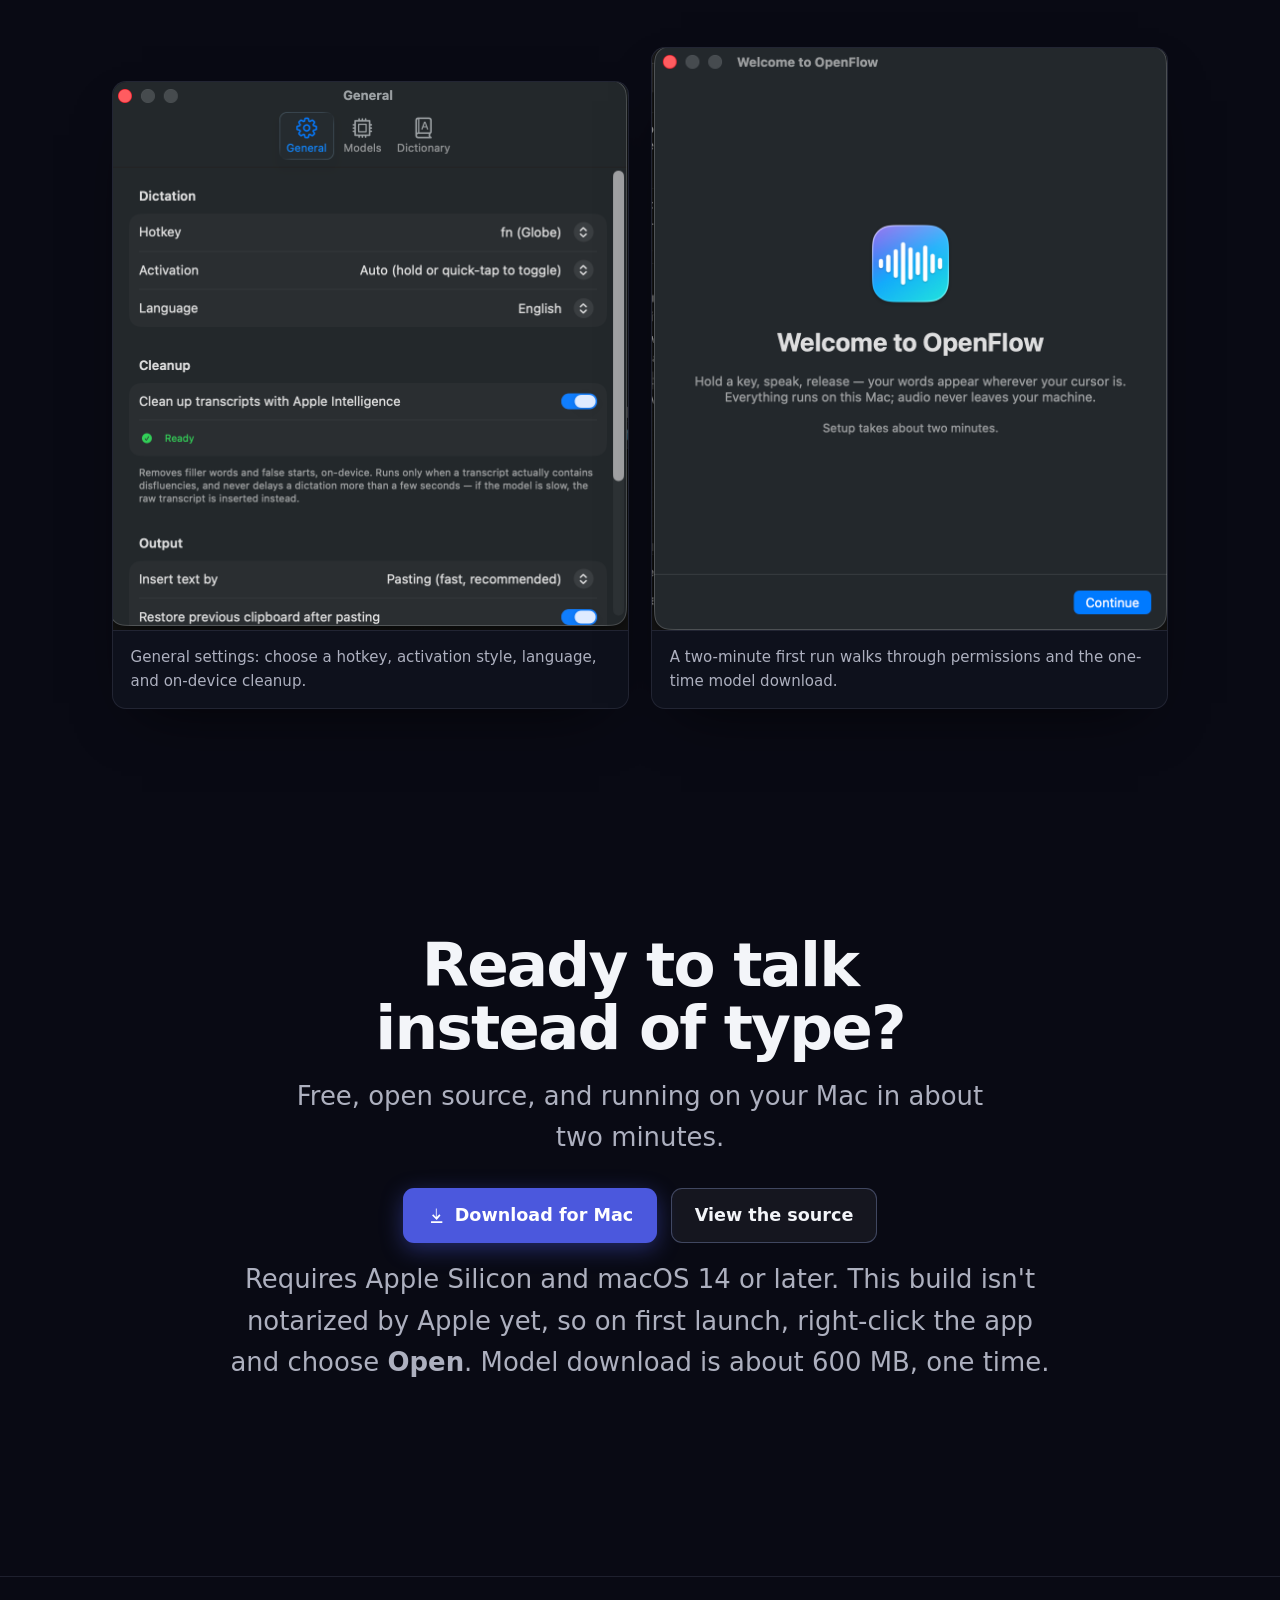
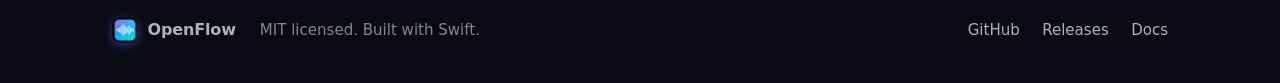
==== commit e9edac34: "Make Parakeet TDT v3 the default engine; drop English-only Whisper presets Parakeet v3 is multilingu" ====
--- a/docs/index.html
+++ b/docs/index.html
@@ -7,10 +7,21 @@
 <meta name="description" content="Hold a key, speak, release. Your words appear wherever your cursor is, transcribed entirely on your Mac. Free, open source, no subscription, no cloud.">
 
 <meta property="og:type" content="website">
-<meta property="og:title" content="OpenFlow — Talk. Your Mac types.">
+<meta property="og:url" content="https://robj1925.github.io/open-flow/">
+<meta property="og:title" content="OpenFlow: Talk. Your Mac types.">
 <meta property="og:description" content="Free, open-source voice dictation for macOS. On-device transcription, no cloud, no subscription. Your voice never leaves your Mac.">
-<meta property="og:image" content="https://raw.githubusercontent.com/Robj1925/open-flow/main/docs/images/menubar-dropdown.png">
+<meta property="og:image" content="https://robj1925.github.io/open-flow/images/og-card.png">
+<meta property="og:image:width" content="1200">
+<meta property="og:image:height" content="630">
+<meta property="og:image:alt" content="OpenFlow. Talk, your Mac types. On-device voice dictation for macOS.">
 <meta name="twitter:card" content="summary_large_image">
+<meta name="twitter:title" content="OpenFlow: Talk. Your Mac types.">
+<meta name="twitter:description" content="Free, open-source, on-device voice dictation for macOS. No cloud, no subscription.">
+<meta name="twitter:image" content="https://robj1925.github.io/open-flow/images/og-card.png">
+
+<link rel="icon" type="image/png" sizes="32x32" href="images/favicon-32.png">
+<link rel="icon" type="image/png" sizes="16x16" href="images/favicon-16.png">
+<link rel="apple-touch-icon" sizes="180x180" href="images/apple-touch-icon.png">
 
 <link rel="preconnect" href="https://api.fontshare.com" crossorigin>
 <link href="https://api.fontshare.com/v2/css?f[]=clash-display@600,500&f[]=general-sans@400,500,600,700&display=swap" rel="stylesheet">
@@ -363,7 +374,7 @@
       <div class="card col-3" data-reveal>
         <span class="kicker">Two local engines</span>
         <h3>Parakeet for speed, Whisper for the world.</h3>
-        <p>Start with Parakeet TDT v2, the fastest and most accurate English model. Switch to Whisper for multilingual dictation. Both download once and run entirely on your Mac.</p>
+        <p>Start with Parakeet TDT v3, the fastest and most accurate engine for English and 24 European languages. Switch to Whisper Large v3 Turbo for the rest of the world's languages. Both download once and run entirely on your Mac.</p>
         <div class="engine-row">
           <span class="chip"><b>Parakeet</b> 35&times; realtime</span>
           <span class="chip"><b>Whisper</b> ~100 languages</span>
@@ -438,7 +449,7 @@
         </ul>
       </div>
       <figure class="shot" data-reveal style="margin:0">
-        <img src="images/menubar-dropdown.png" alt="OpenFlow's menu bar dropdown showing 'Ready, Parakeet TDT v2', with History and Settings options and 'Hold fn (Globe) to dictate'.">
+        <img src="images/menubar-dropdown.png" alt="OpenFlow's menu bar dropdown showing 'Ready, Parakeet TDT v3', with History and Settings options and 'Hold fn (Globe) to dictate'.">
         <figcaption>Lives in the menu bar. No dock icon, no window in your way.</figcaption>
       </figure>
     </div>
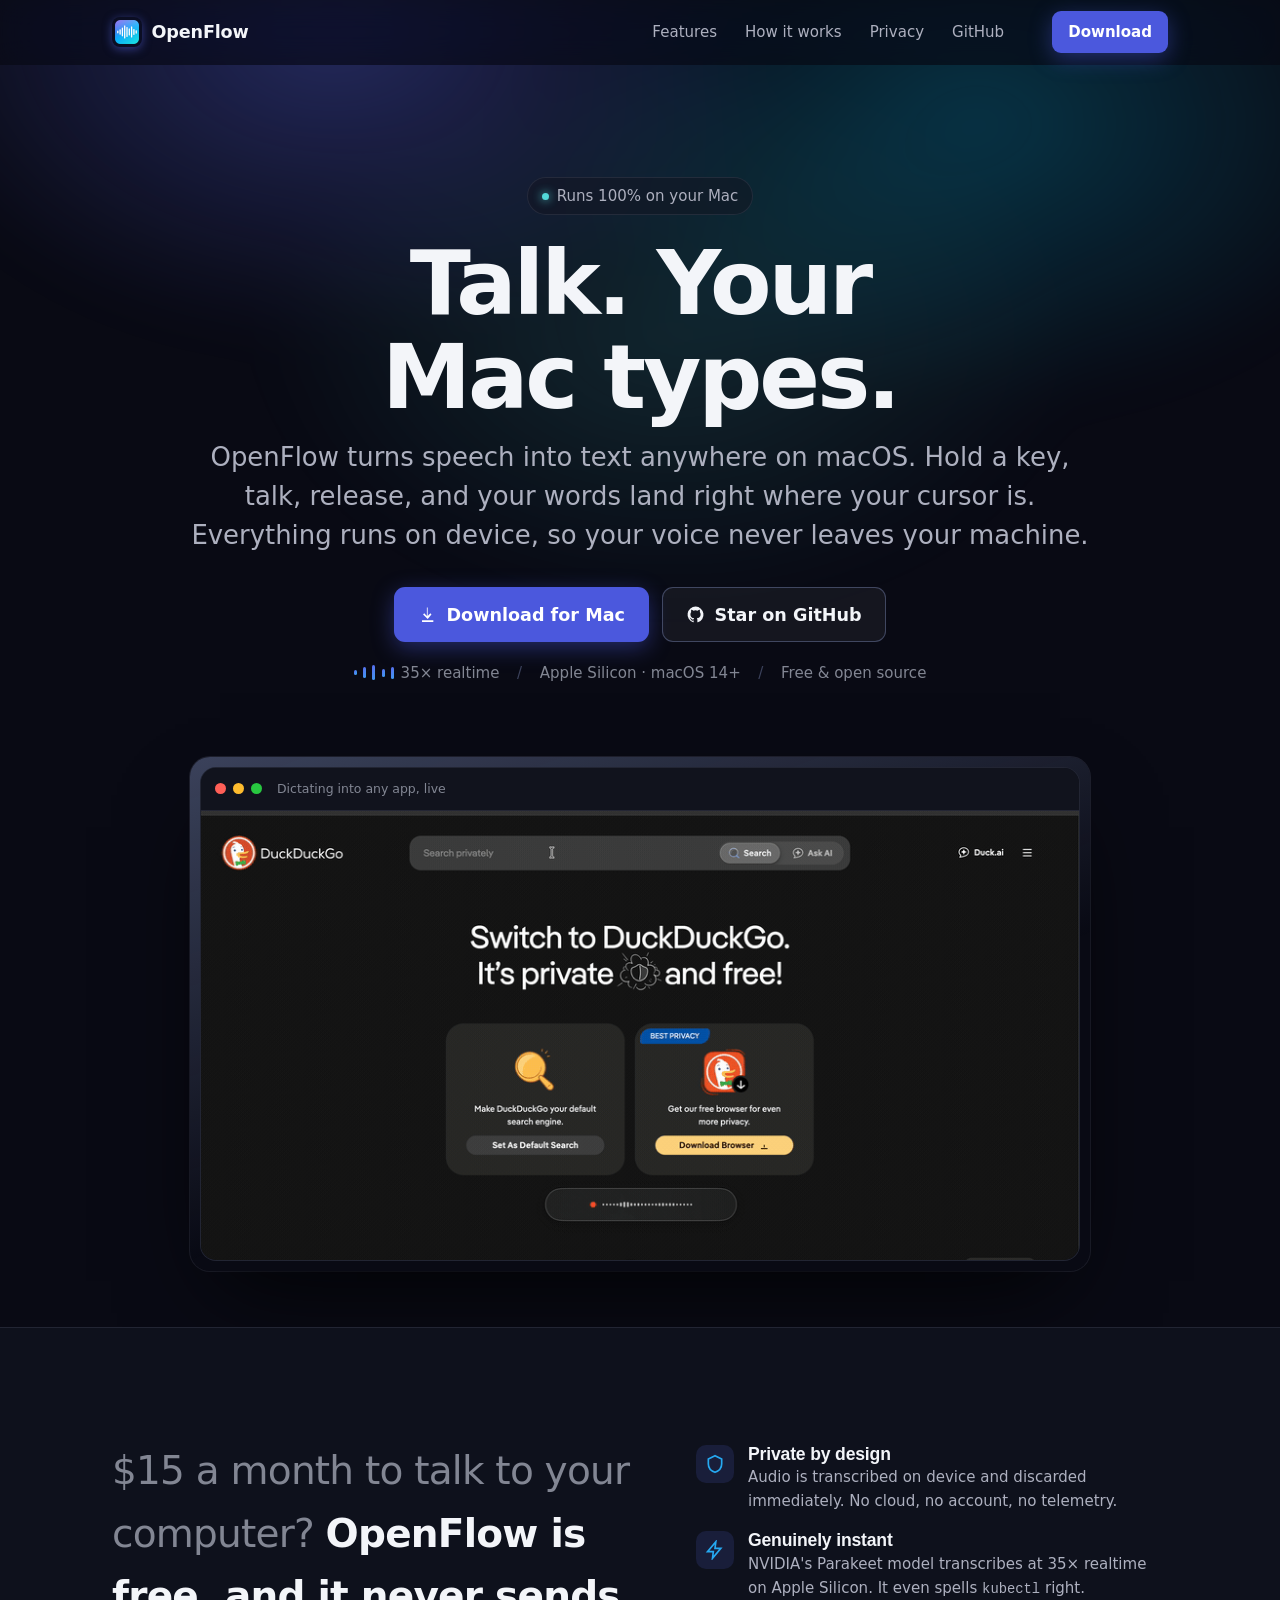
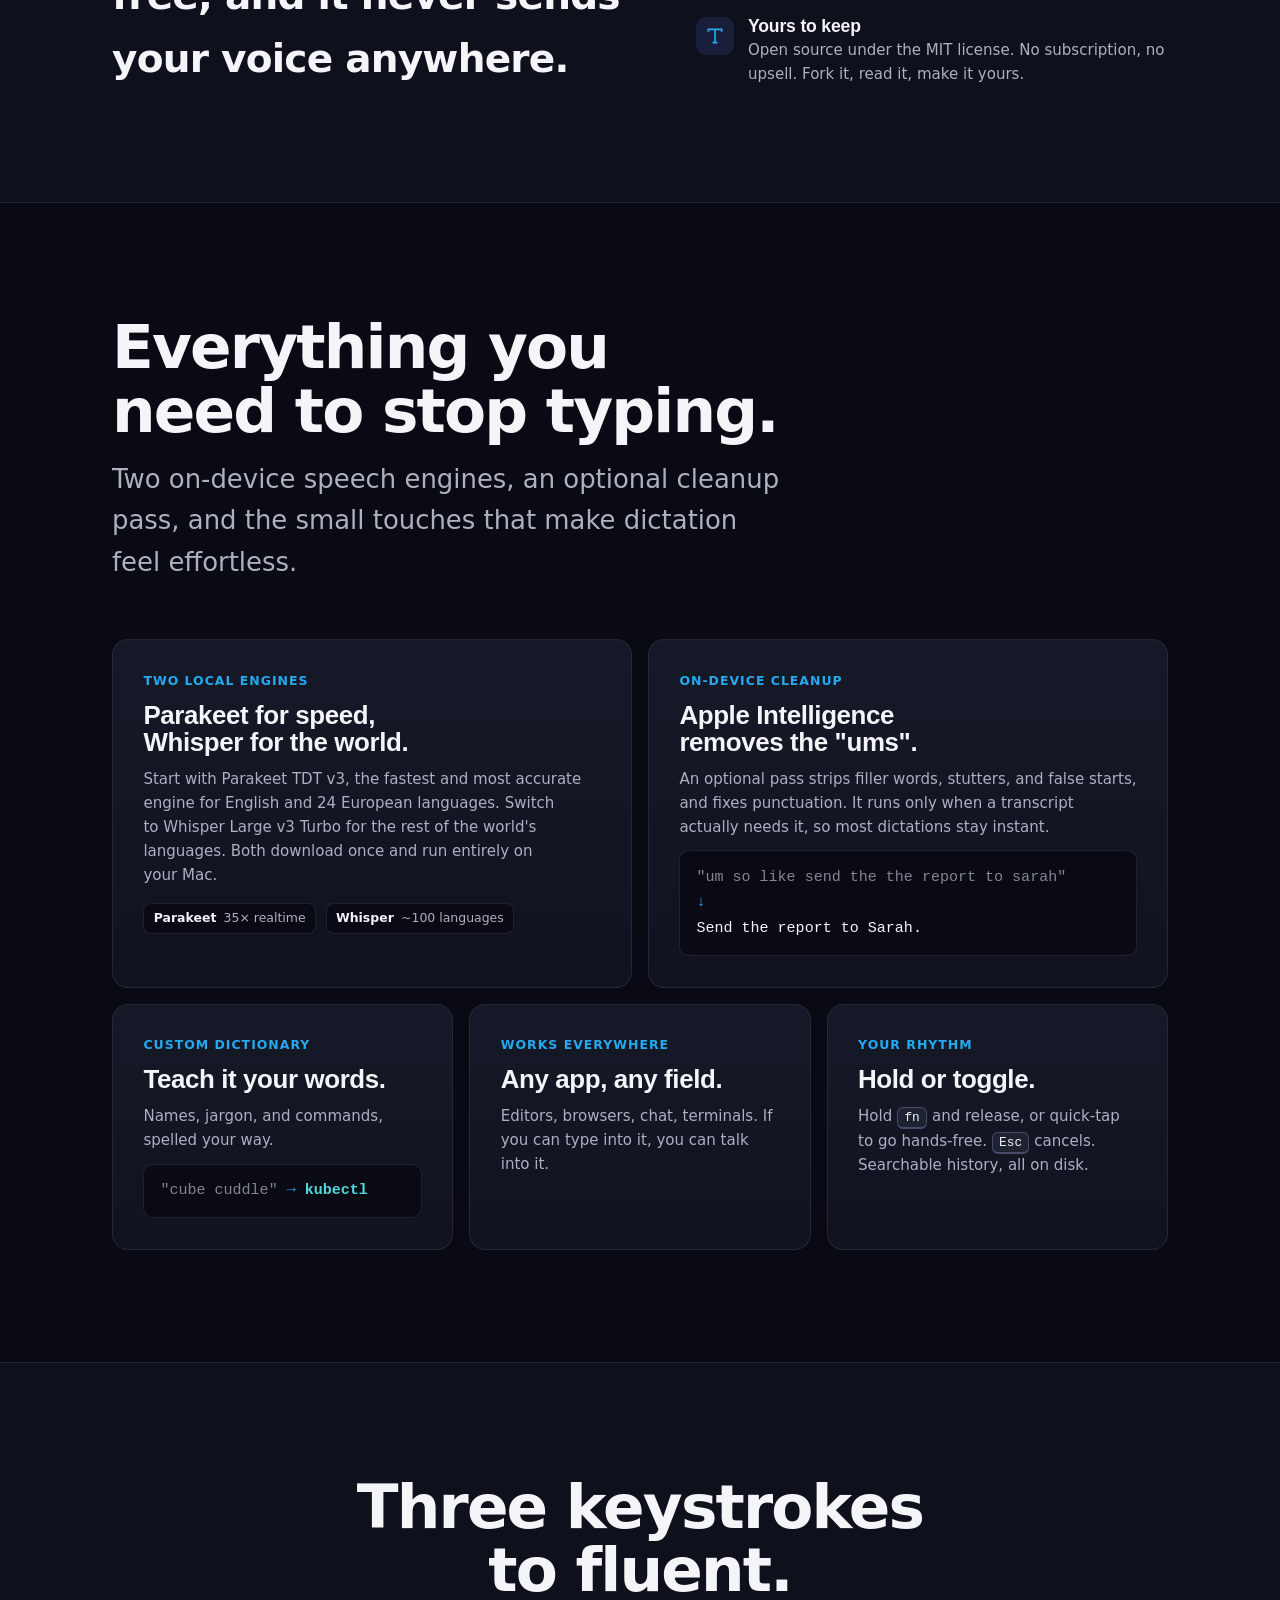
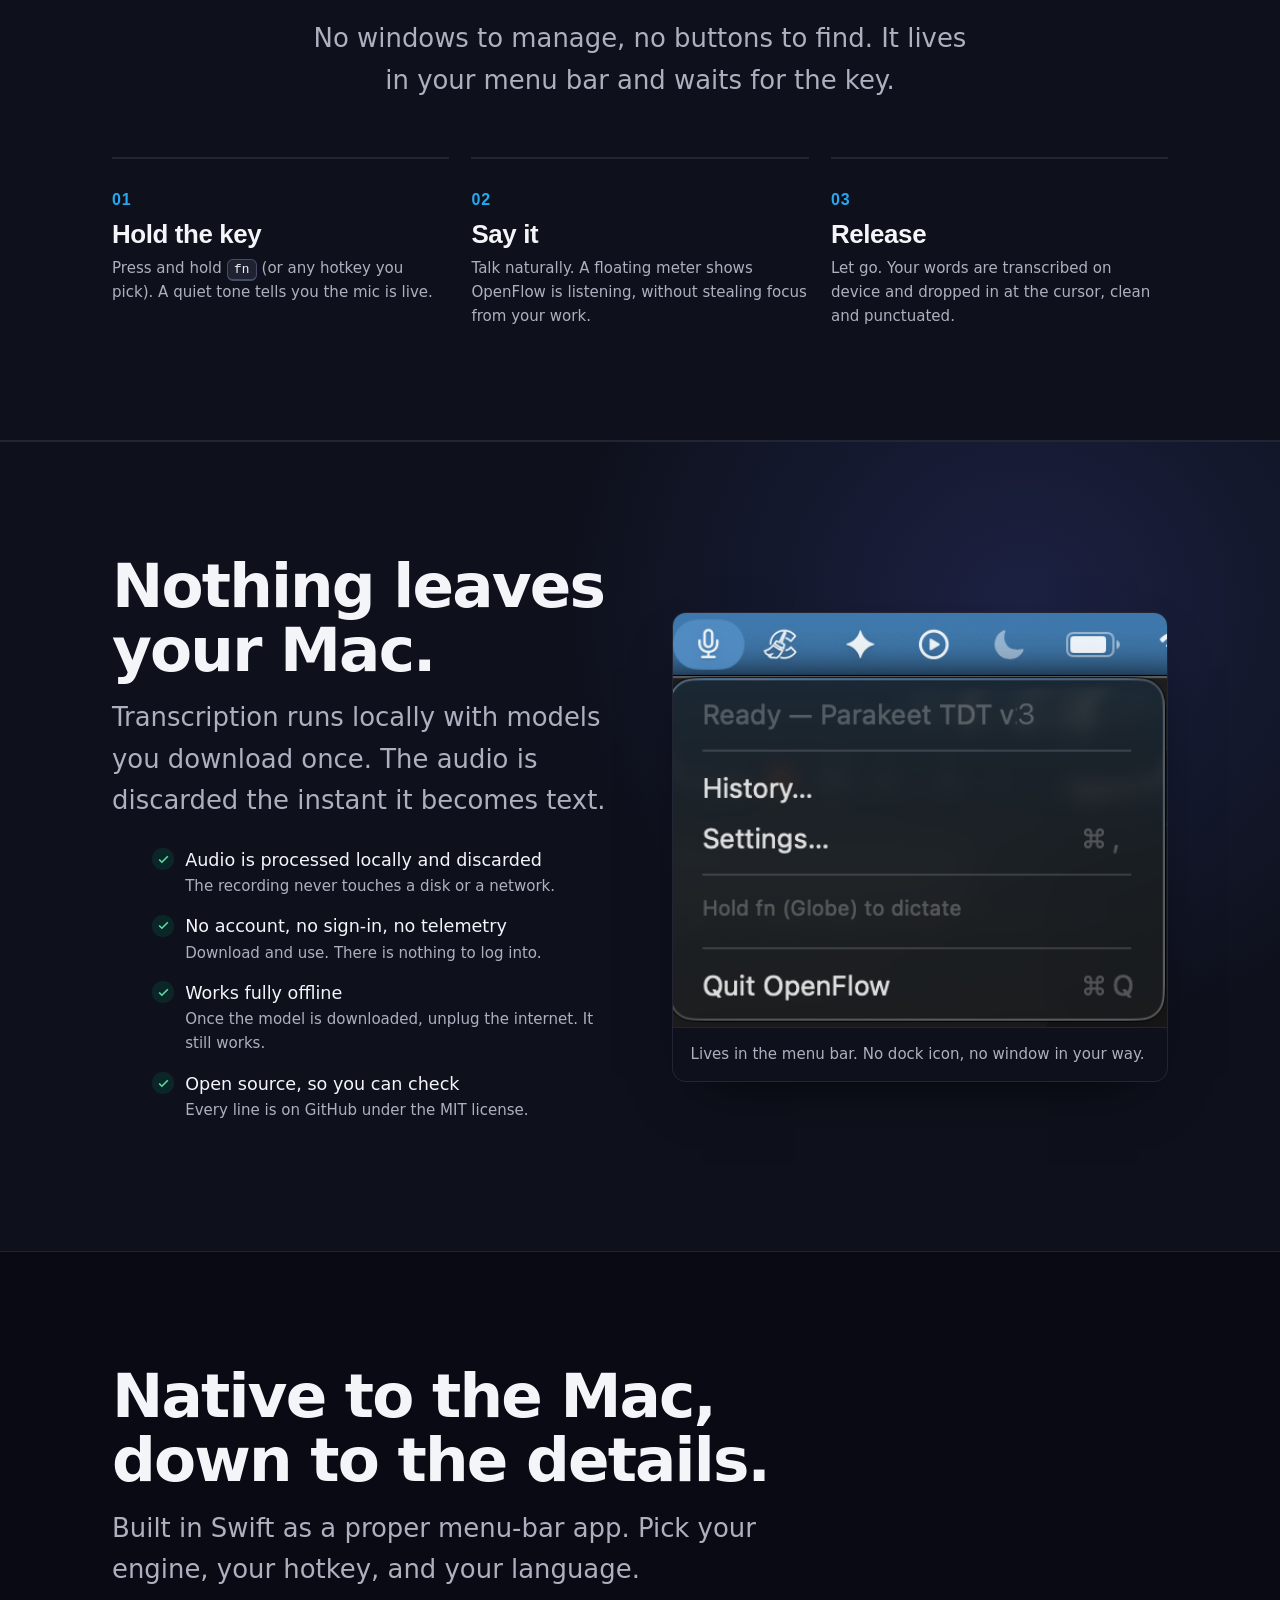
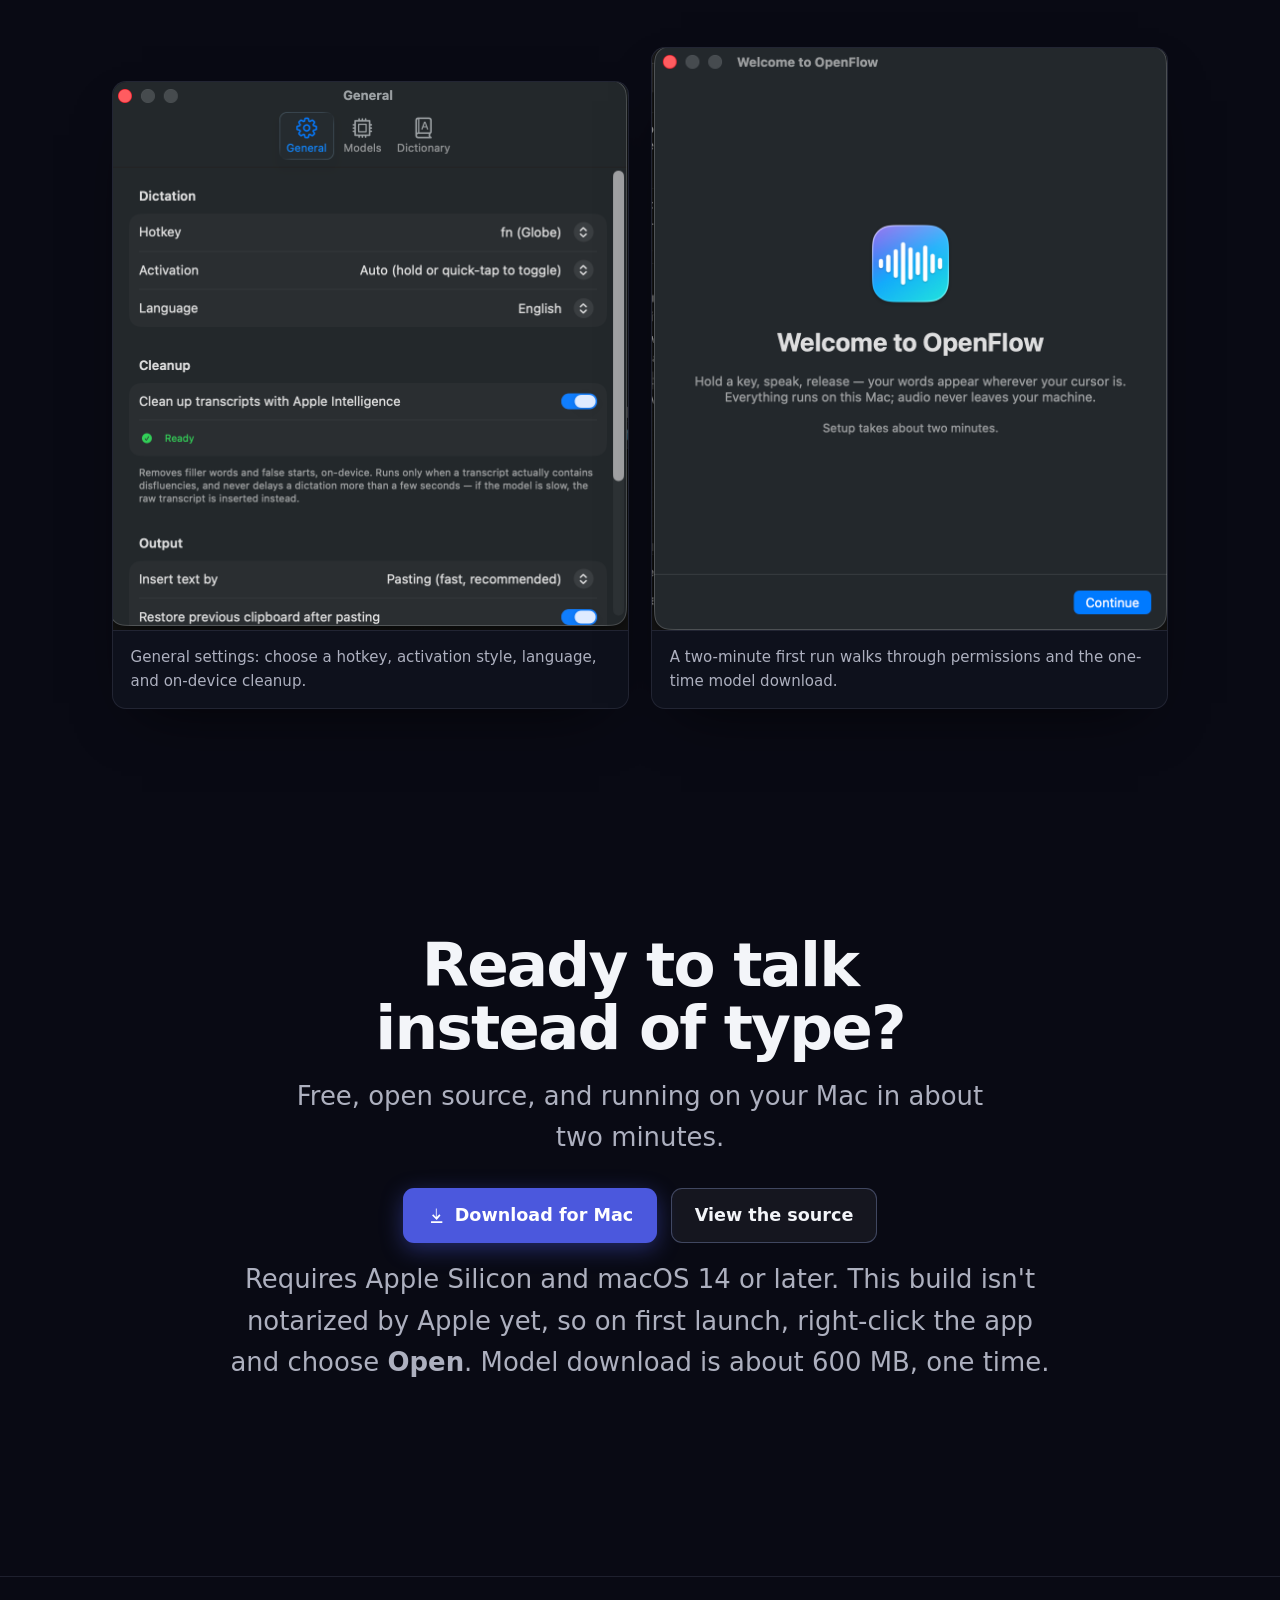
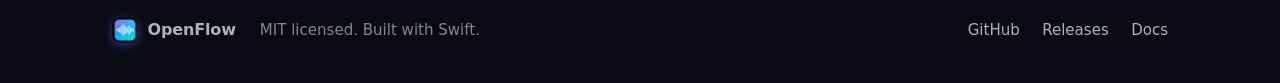
==== commit c5887c5c: "add google site verification meta tag to docs" ====
--- a/docs/index.html
+++ b/docs/index.html
@@ -3,6 +3,7 @@
 <head>
 <meta charset="UTF-8">
 <meta name="viewport" content="width=device-width, initial-scale=1.0">
+<meta name="google-site-verification" content="r5WcXM0pyY4K82C2E__WblAHcsyXCcNfjlECxPGKRw8" />
 <title>OpenFlow — Local voice dictation for macOS</title>
 <meta name="description" content="Hold a key, speak, release. Your words appear wherever your cursor is, transcribed entirely on your Mac. Free, open source, no subscription, no cloud.">
 
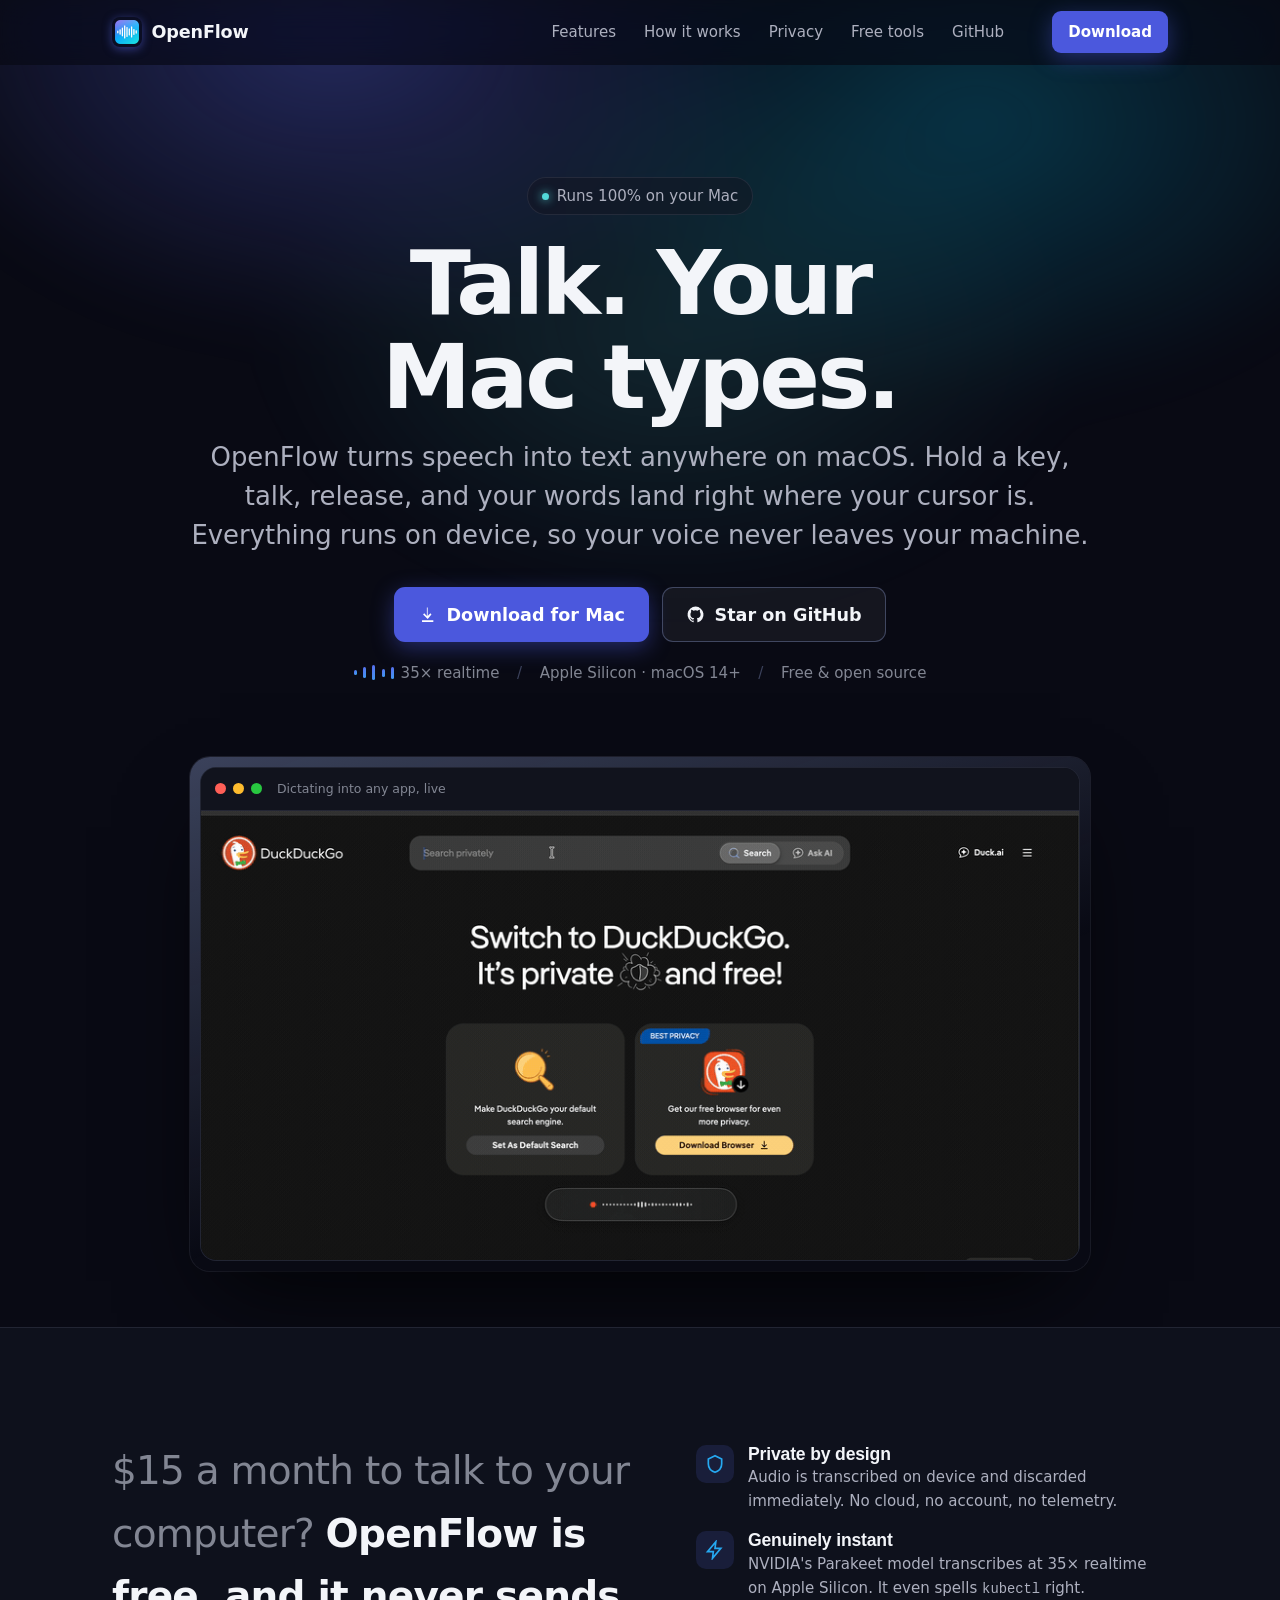
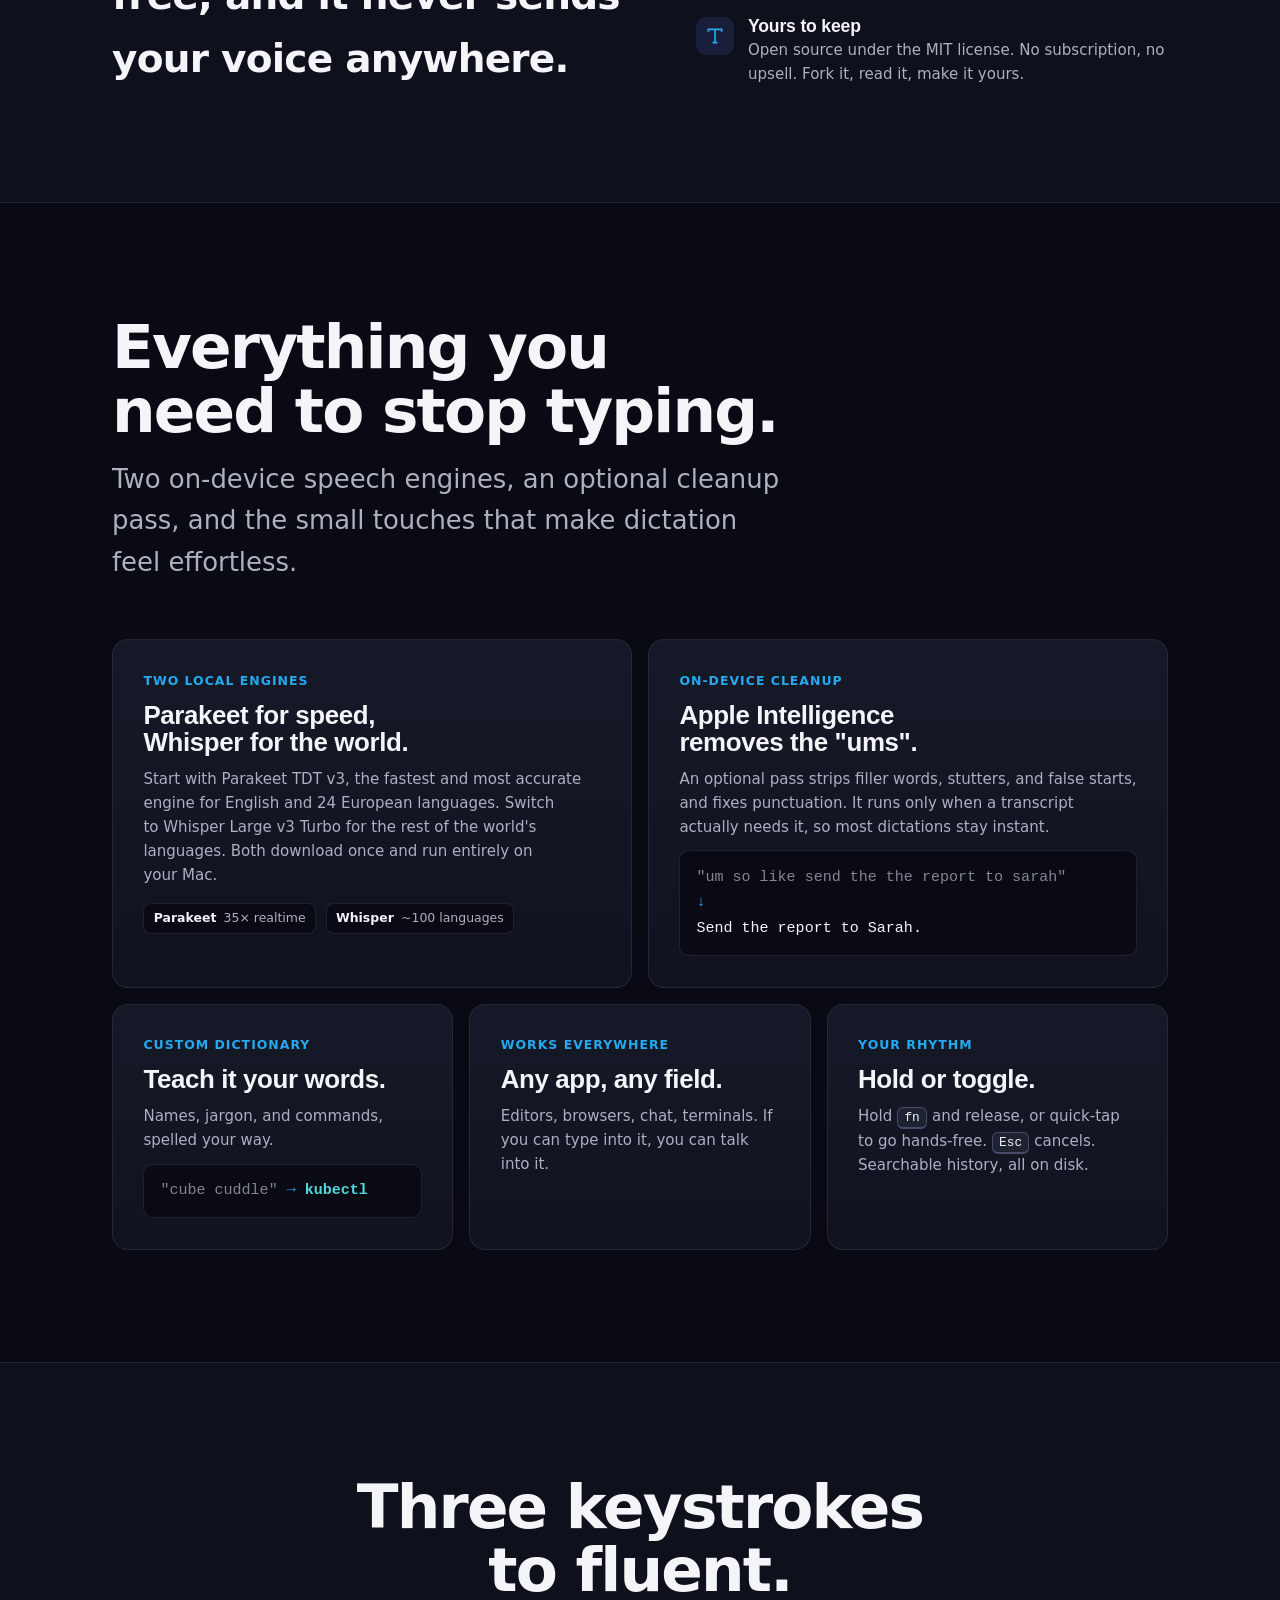
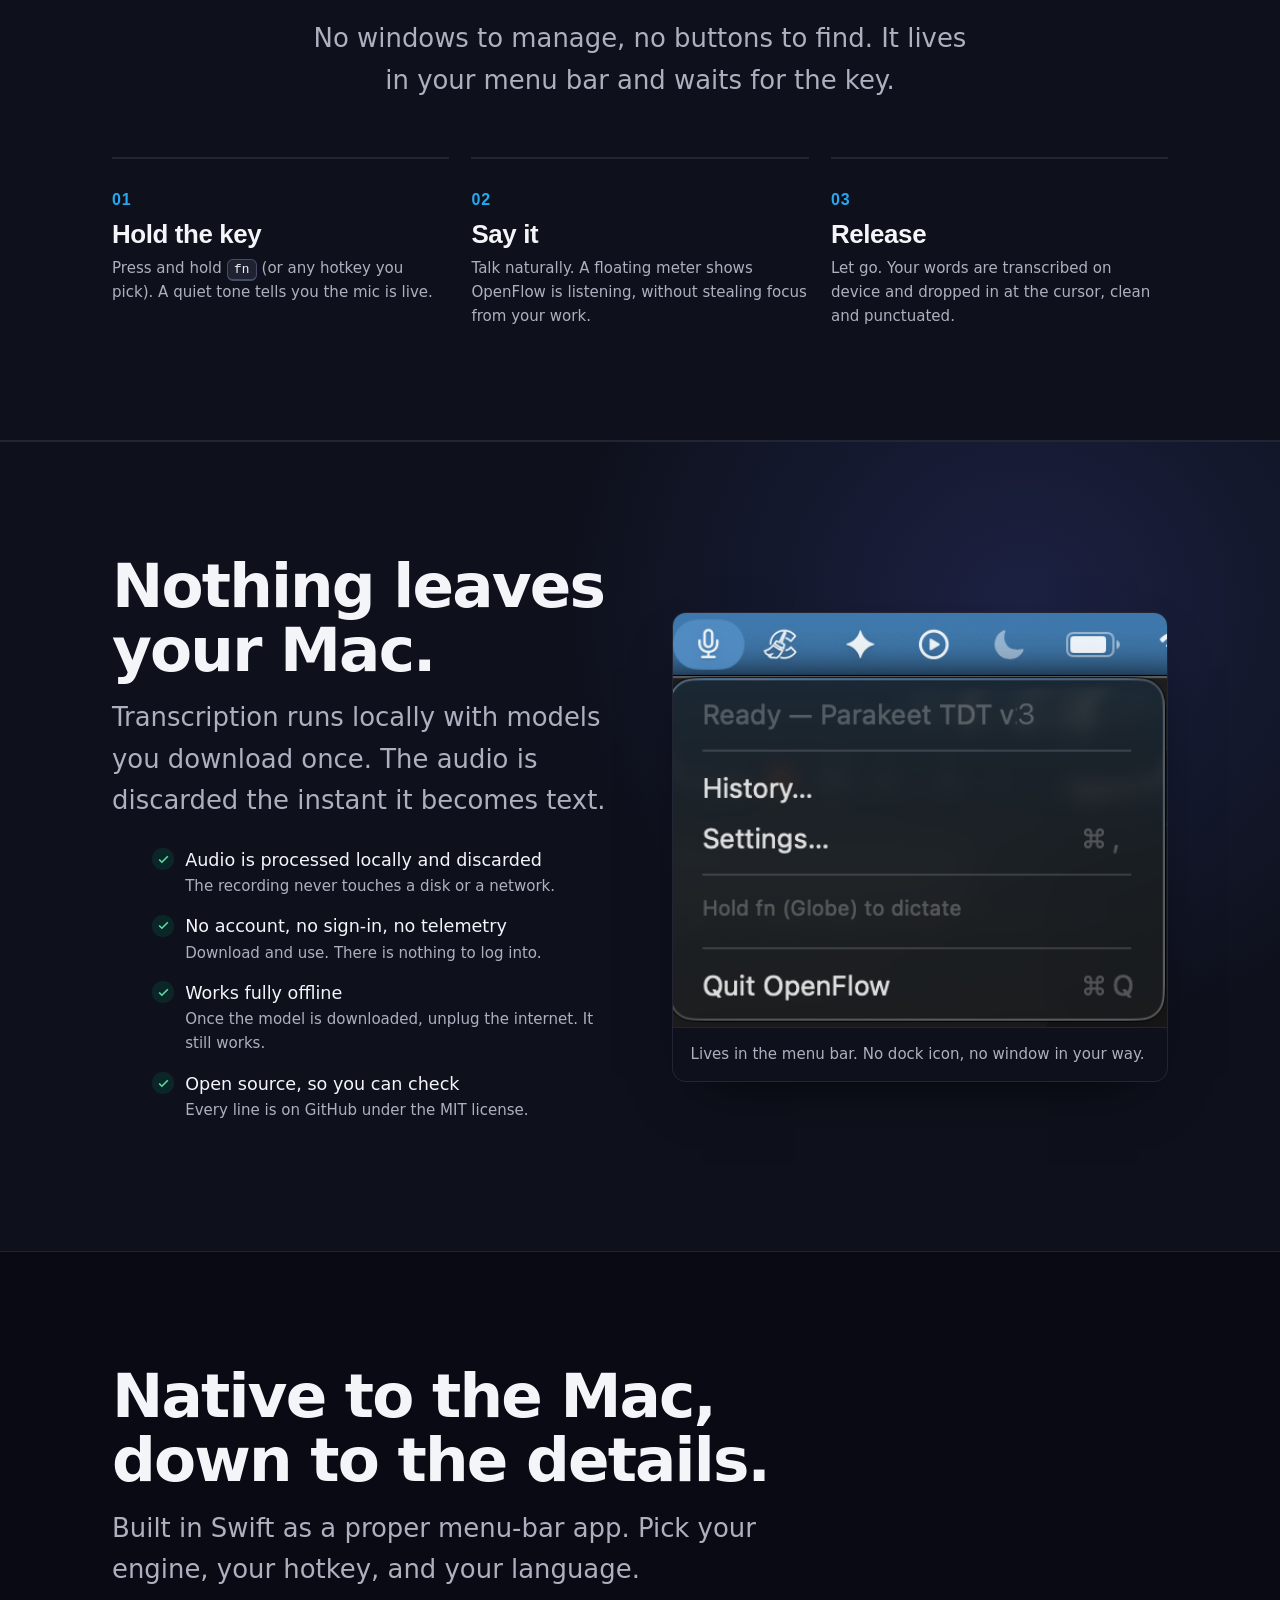
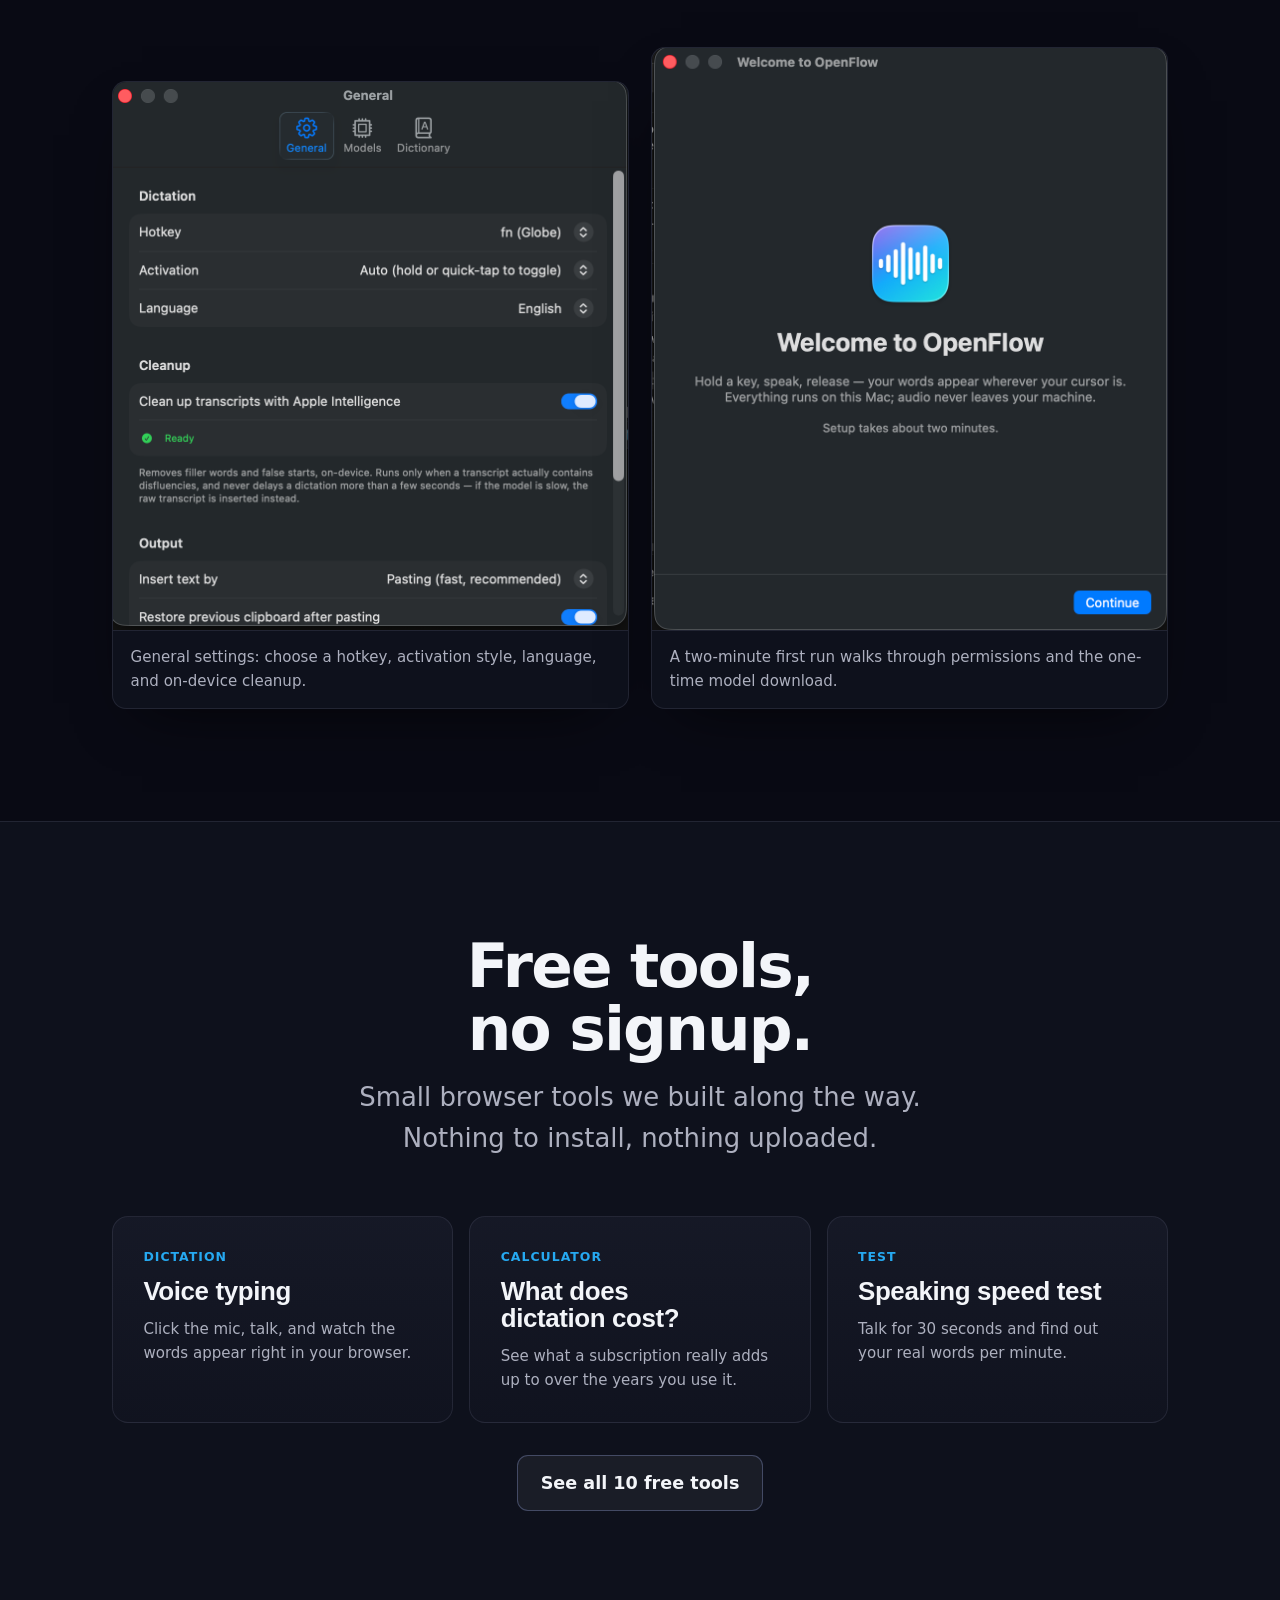
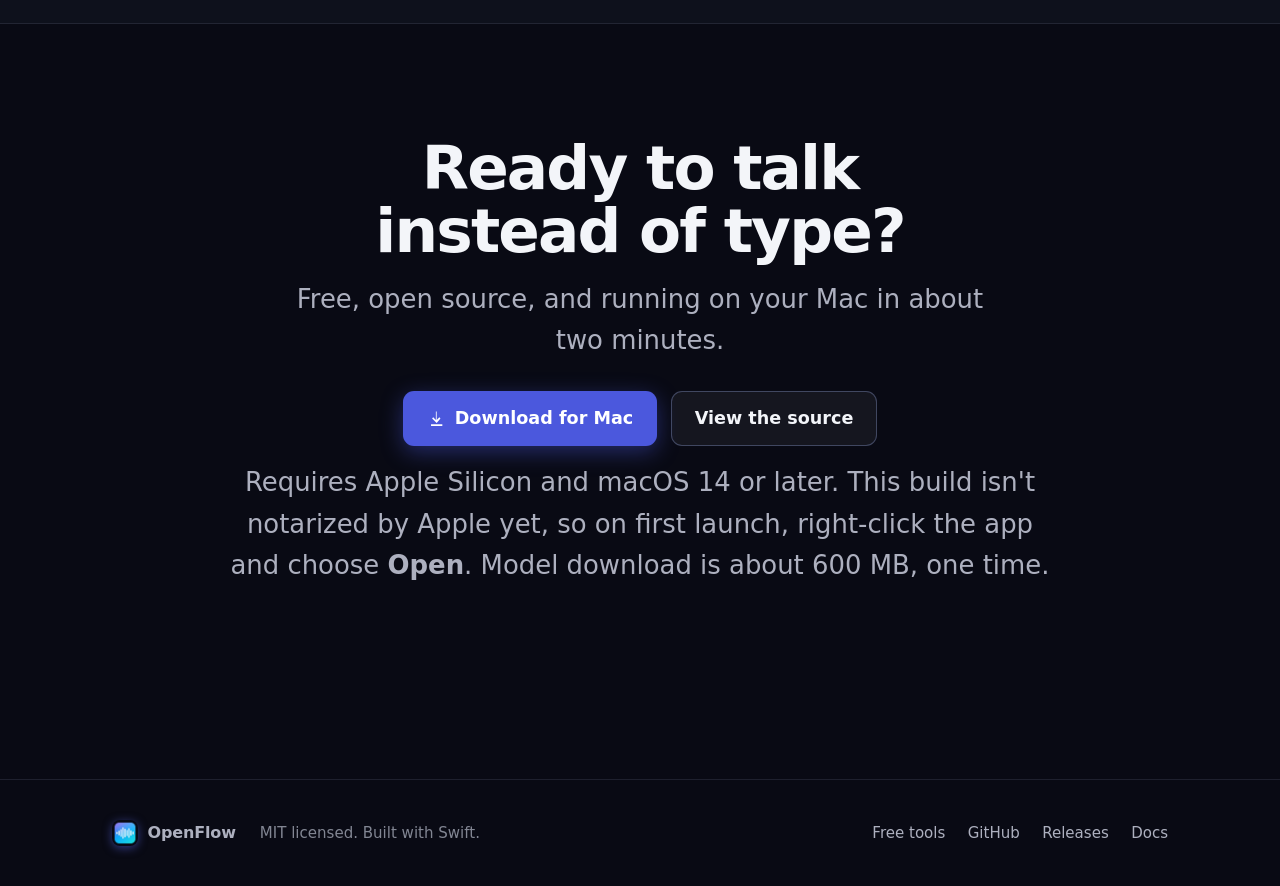
==== commit 5c65dbe7: "Add free tools hub and five more voice tools Completes the set of ten free browser tools that pull o" ====
--- a/docs/index.html
+++ b/docs/index.html
@@ -4,7 +4,7 @@
 <meta charset="UTF-8">
 <meta name="viewport" content="width=device-width, initial-scale=1.0">
 <meta name="google-site-verification" content="r5WcXM0pyY4K82C2E__WblAHcsyXCcNfjlECxPGKRw8" />
-<title>OpenFlow — Local voice dictation for macOS</title>
+<title>OpenFlow: Local voice dictation for macOS</title>
 <meta name="description" content="Hold a key, speak, release. Your words appear wherever your cursor is, transcribed entirely on your Mac. Free, open source, no subscription, no cloud.">
 
 <meta property="og:type" content="website">
@@ -304,6 +304,7 @@
       <a href="#features">Features</a>
       <a href="#how">How it works</a>
       <a href="#privacy">Privacy</a>
+      <a href="tools/">Free tools</a>
       <a href="https://github.com/Robj1925/open-flow">GitHub</a>
     </nav>
     <a class="btn btn-primary btn-sm nav-cta" href="https://github.com/Robj1925/open-flow/releases/latest/download/OpenFlow.zip">Download</a>
@@ -474,6 +475,36 @@
     </div>
   </section>
 
+  <!-- FREE TOOLS -->
+  <section class="band value" id="tools">
+    <div class="wrap">
+      <div class="section-head center">
+        <h2>Free tools, no signup.</h2>
+        <p>Small browser tools we built along the way. Nothing to install, nothing uploaded.</p>
+      </div>
+      <div class="bento">
+        <a class="card col-2" href="tools/voice-typing.html" data-reveal>
+          <span class="kicker">Dictation</span>
+          <h3>Voice typing</h3>
+          <p>Click the mic, talk, and watch the words appear right in your browser.</p>
+        </a>
+        <a class="card col-2" href="tools/dictation-cost-calculator.html" data-reveal>
+          <span class="kicker">Calculator</span>
+          <h3>What does dictation cost?</h3>
+          <p>See what a subscription really adds up to over the years you use it.</p>
+        </a>
+        <a class="card col-2" href="tools/speaking-speed-test.html" data-reveal>
+          <span class="kicker">Test</span>
+          <h3>Speaking speed test</h3>
+          <p>Talk for 30 seconds and find out your real words per minute.</p>
+        </a>
+      </div>
+      <p style="text-align:center; margin-top:2rem">
+        <a class="btn btn-ghost" href="tools/">See all 10 free tools</a>
+      </p>
+    </div>
+  </section>
+
   <!-- FINAL CTA -->
   <section class="band final wrap">
     <h2 data-reveal>Ready to talk instead of type?</h2>
@@ -497,6 +528,7 @@
     </a>
     <span>MIT licensed. Built with Swift.</span>
     <div class="foot-links">
+      <a href="tools/">Free tools</a>
       <a href="https://github.com/Robj1925/open-flow">GitHub</a>
       <a href="https://github.com/Robj1925/open-flow/releases">Releases</a>
       <a href="https://github.com/Robj1925/open-flow#readme">Docs</a>
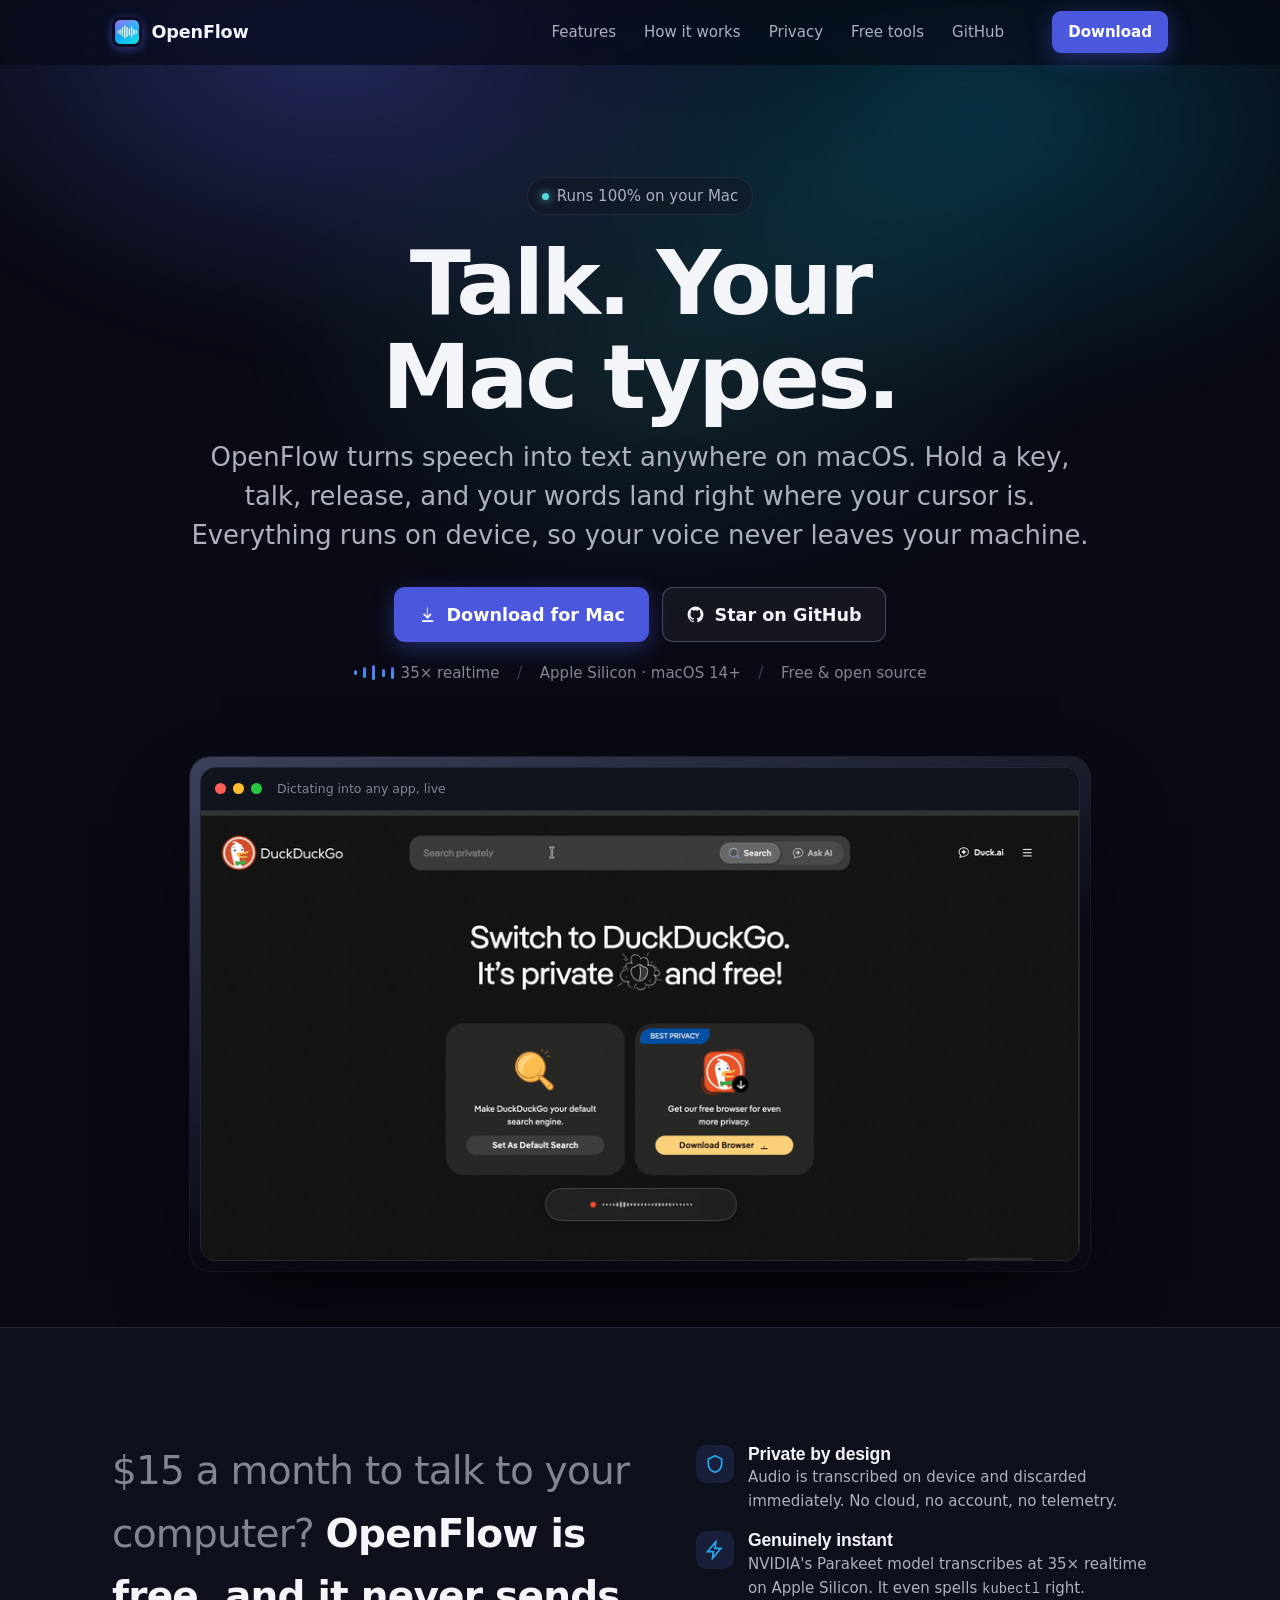
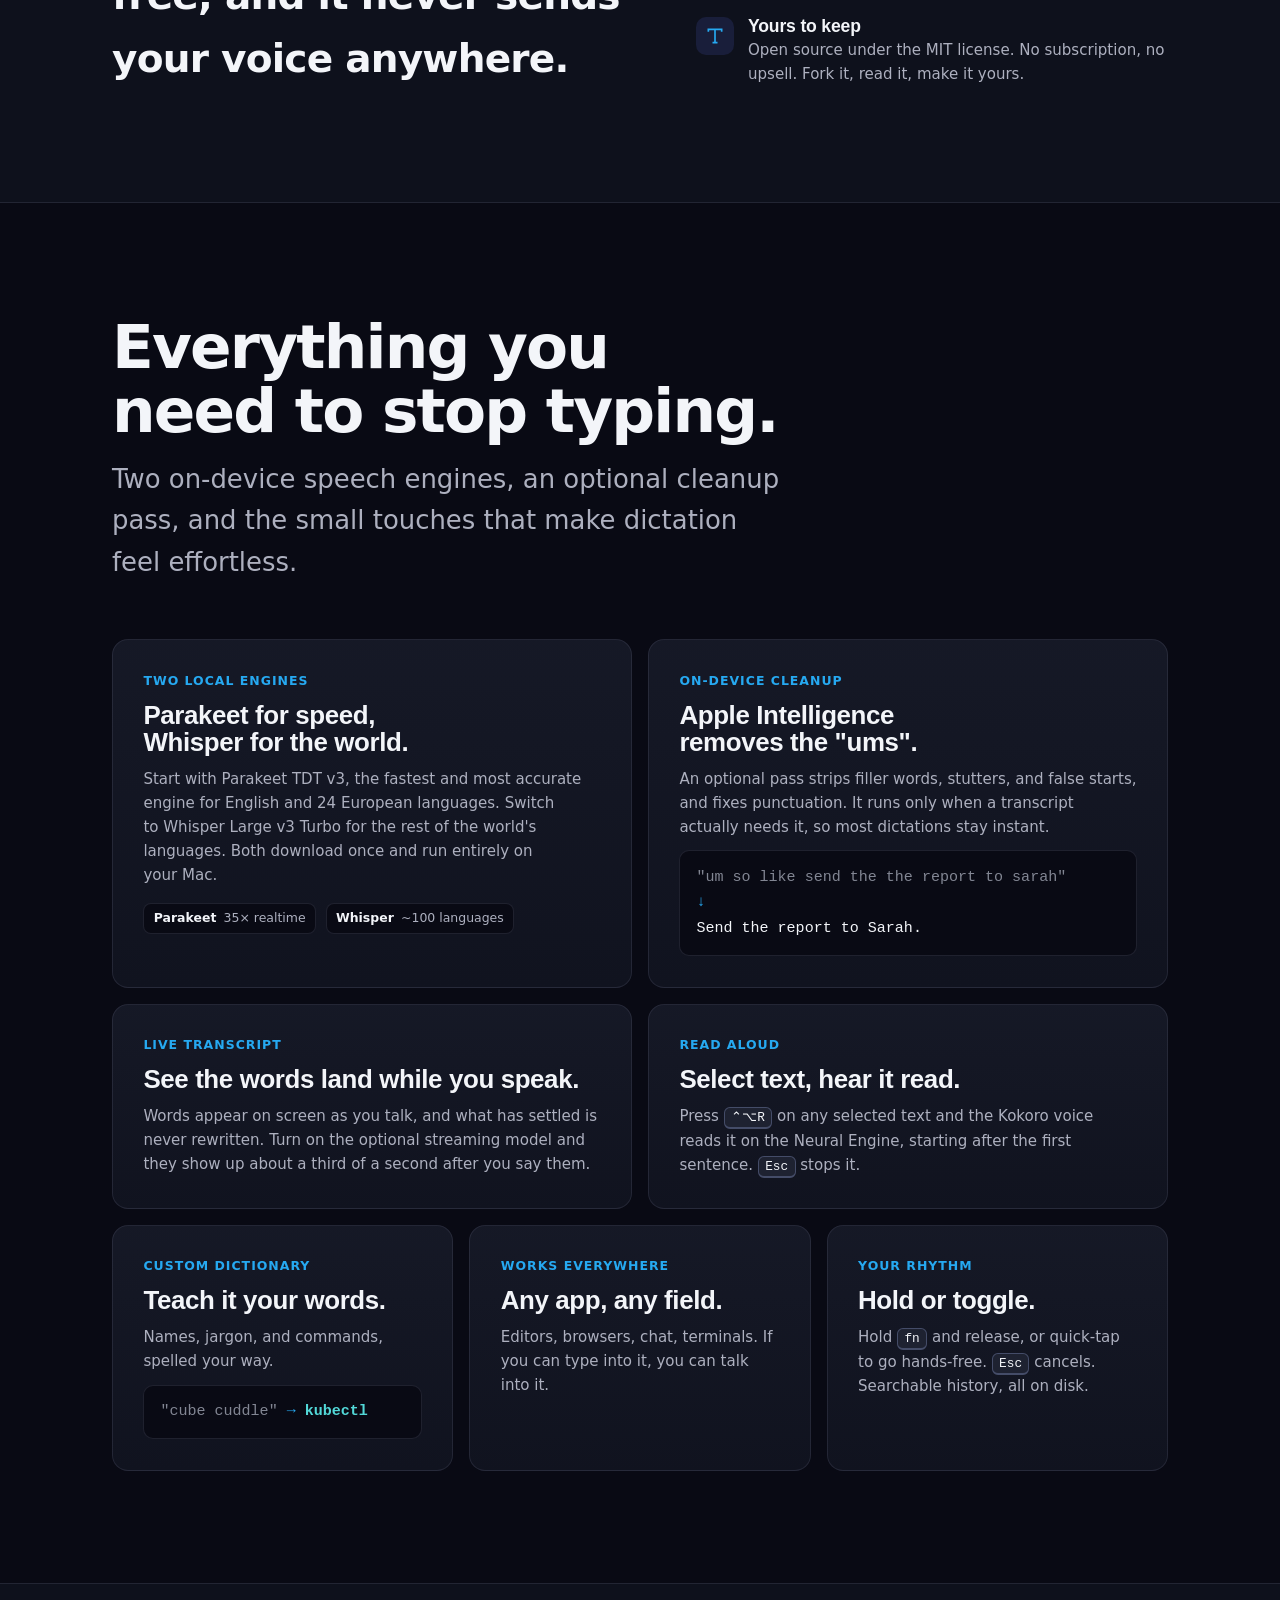
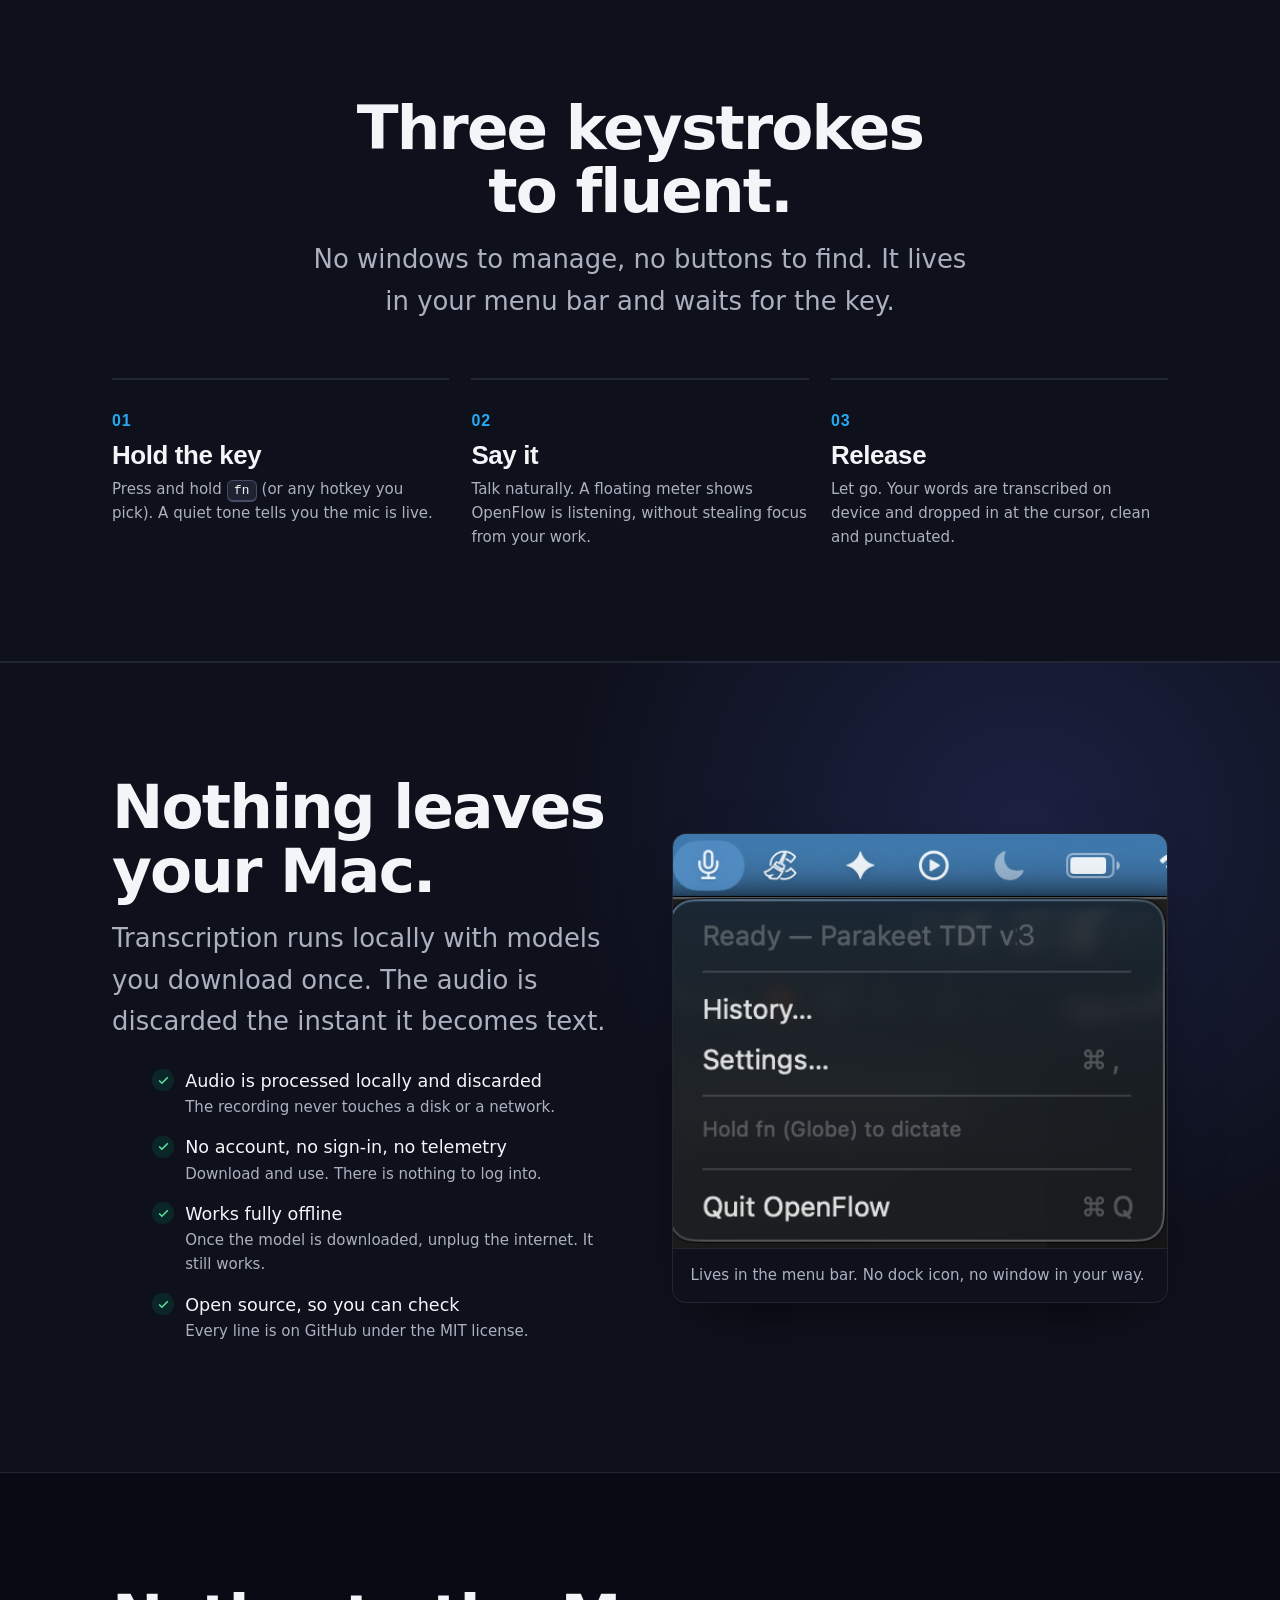
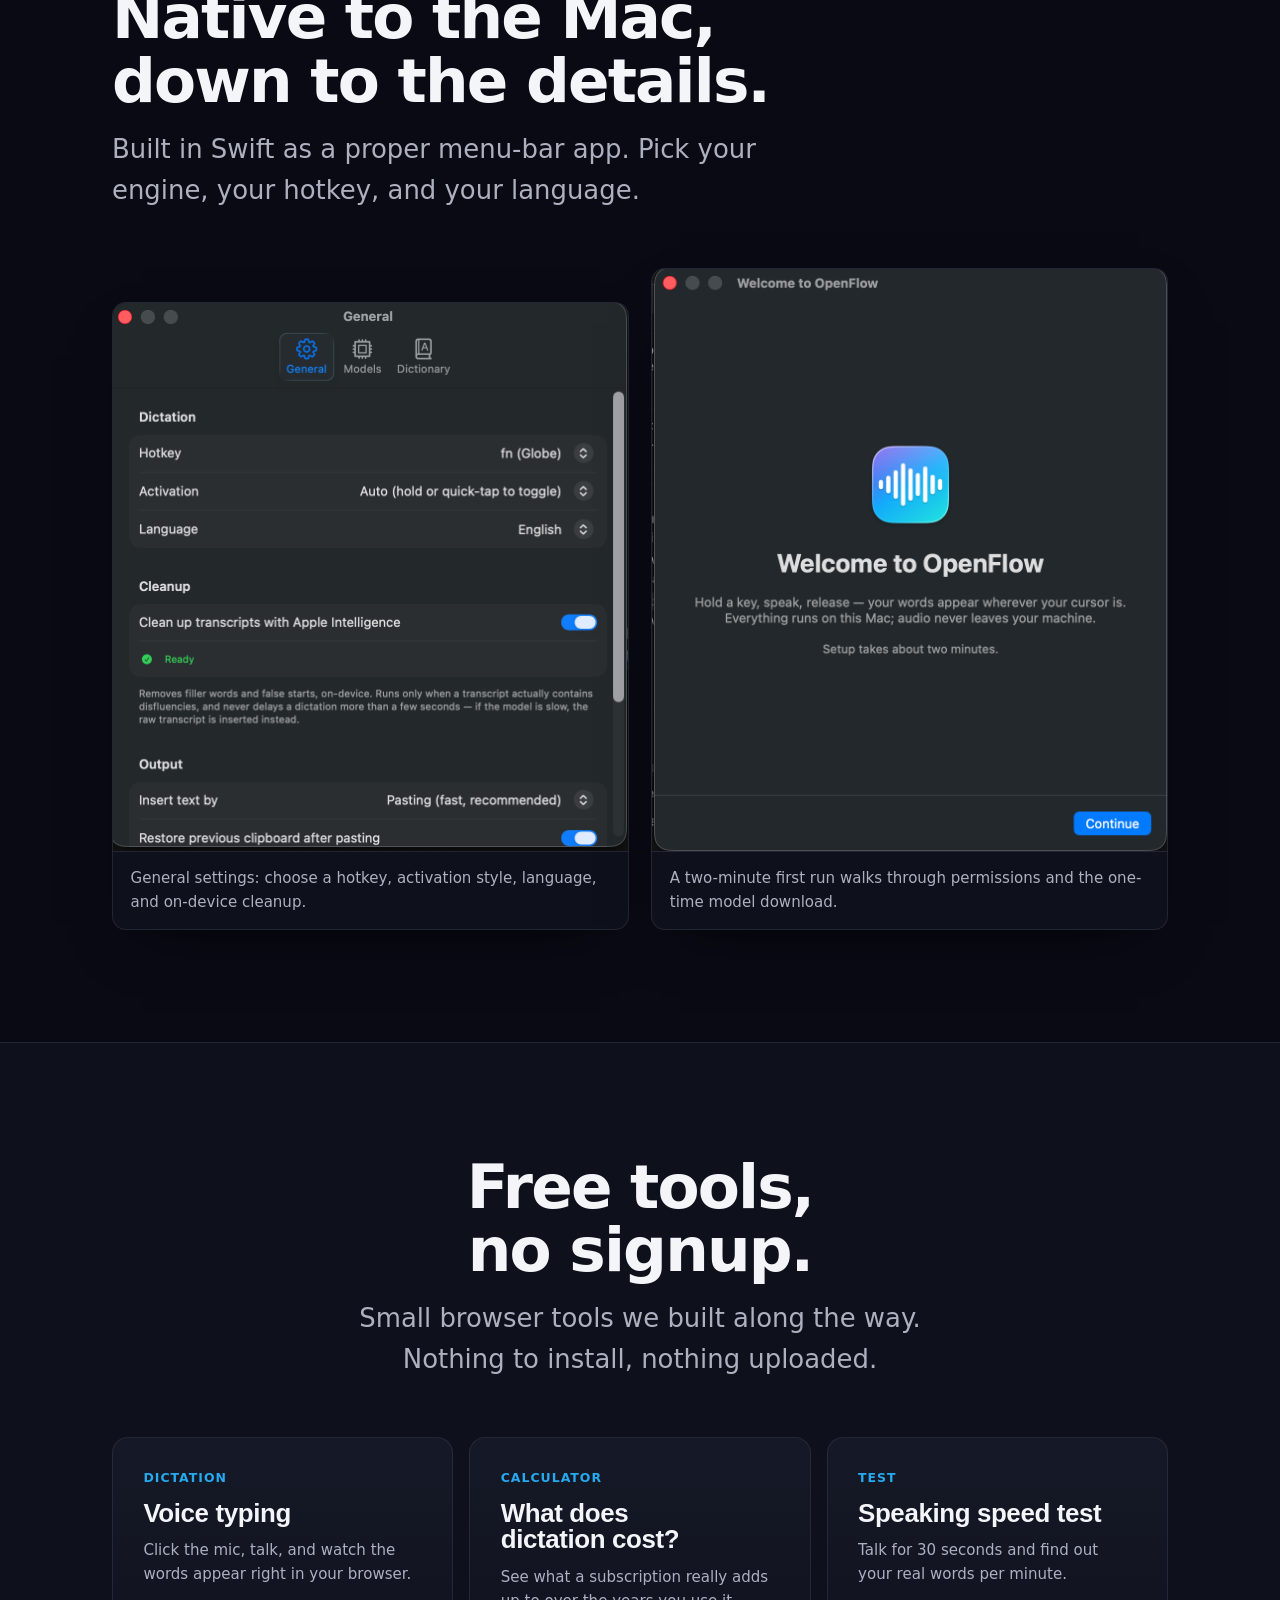
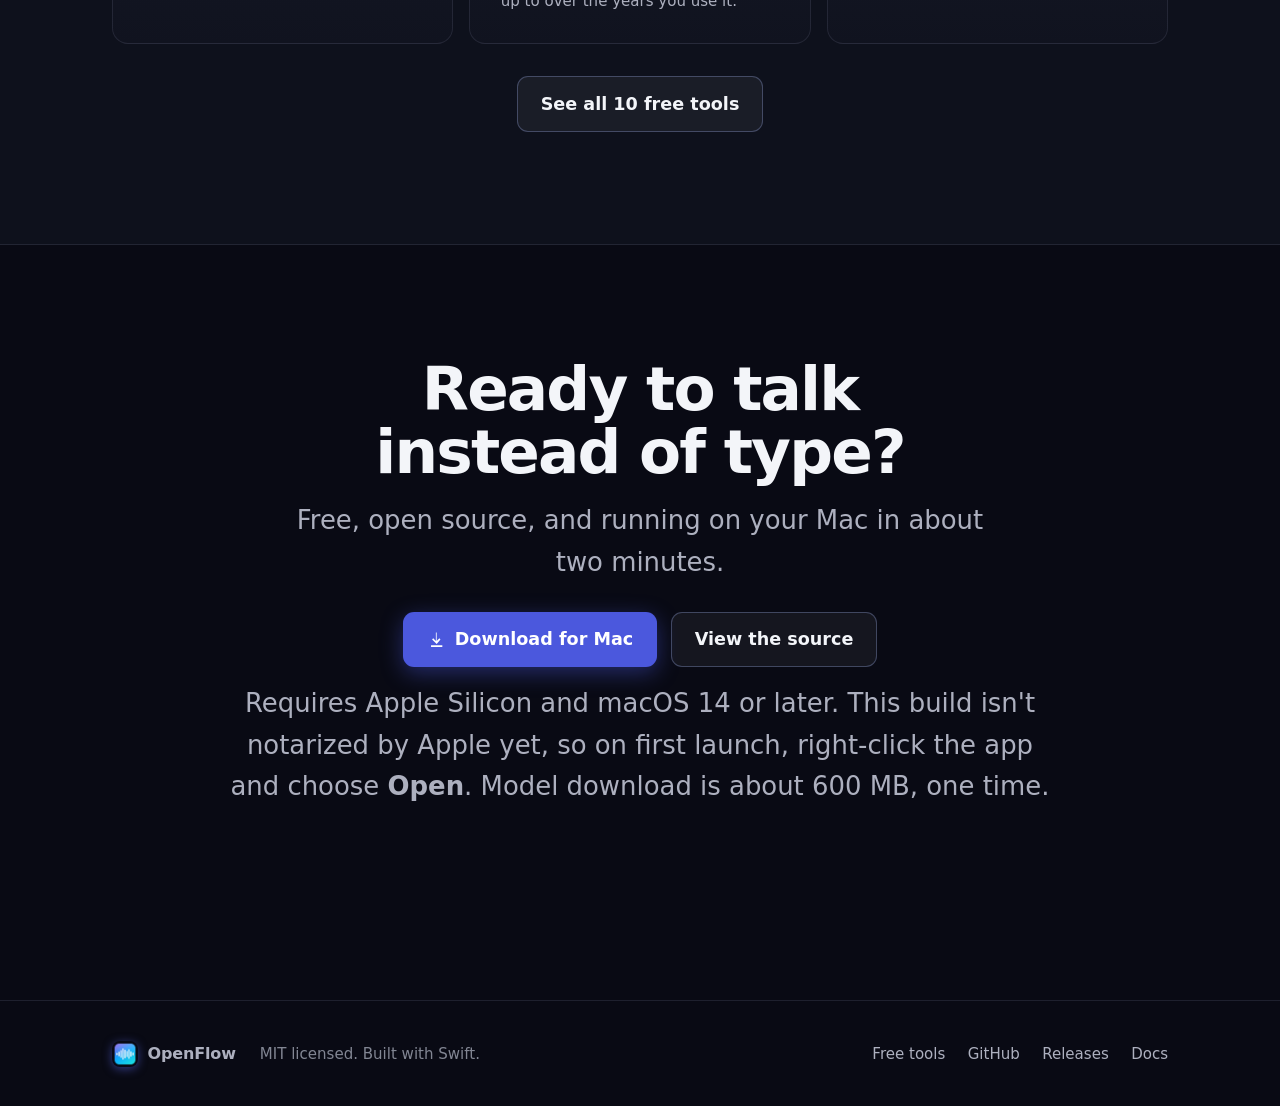
==== commit 36d08721: "Ship 0.3.0: stable live transcript, streaming preview, Read Aloud, mic crash fix - Live preview: Liv" ====
--- a/docs/index.html
+++ b/docs/index.html
@@ -392,6 +392,16 @@
           <span class="out">Send the report to Sarah.</span>
         </div>
       </div>
+      <div class="card col-3" data-reveal>
+        <span class="kicker">Live transcript</span>
+        <h3>See the words land while you speak.</h3>
+        <p>Words appear on screen as you talk, and what has settled is never rewritten. Turn on the optional streaming model and they show up about a third of a second after you say them.</p>
+      </div>
+      <div class="card col-3" data-reveal>
+        <span class="kicker">Read Aloud</span>
+        <h3>Select text, hear it read.</h3>
+        <p>Press <kbd>&#8963;&#8997;R</kbd> on any selected text and the Kokoro voice reads it on the Neural Engine, starting after the first sentence. <kbd>Esc</kbd> stops it.</p>
+      </div>
       <div class="card col-2" data-reveal>
         <span class="kicker">Custom dictionary</span>
         <h3>Teach it your words.</h3>
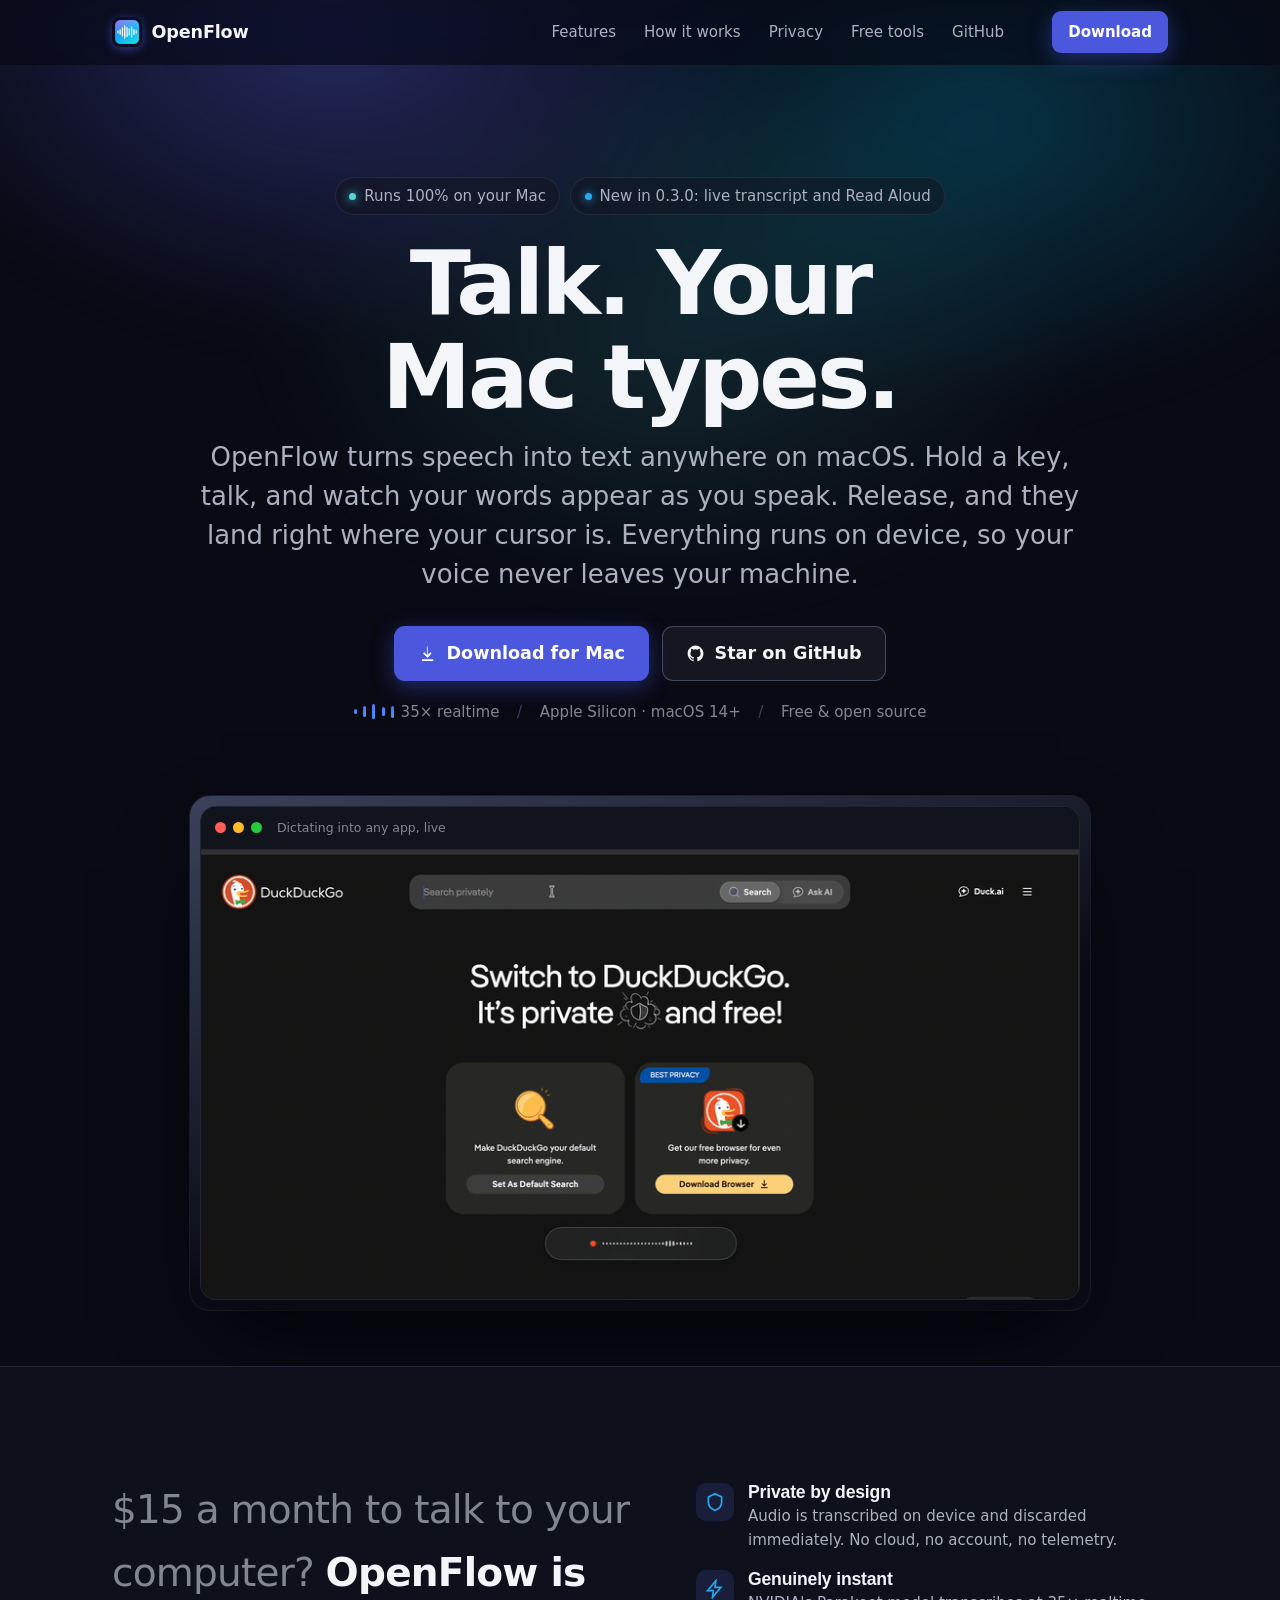
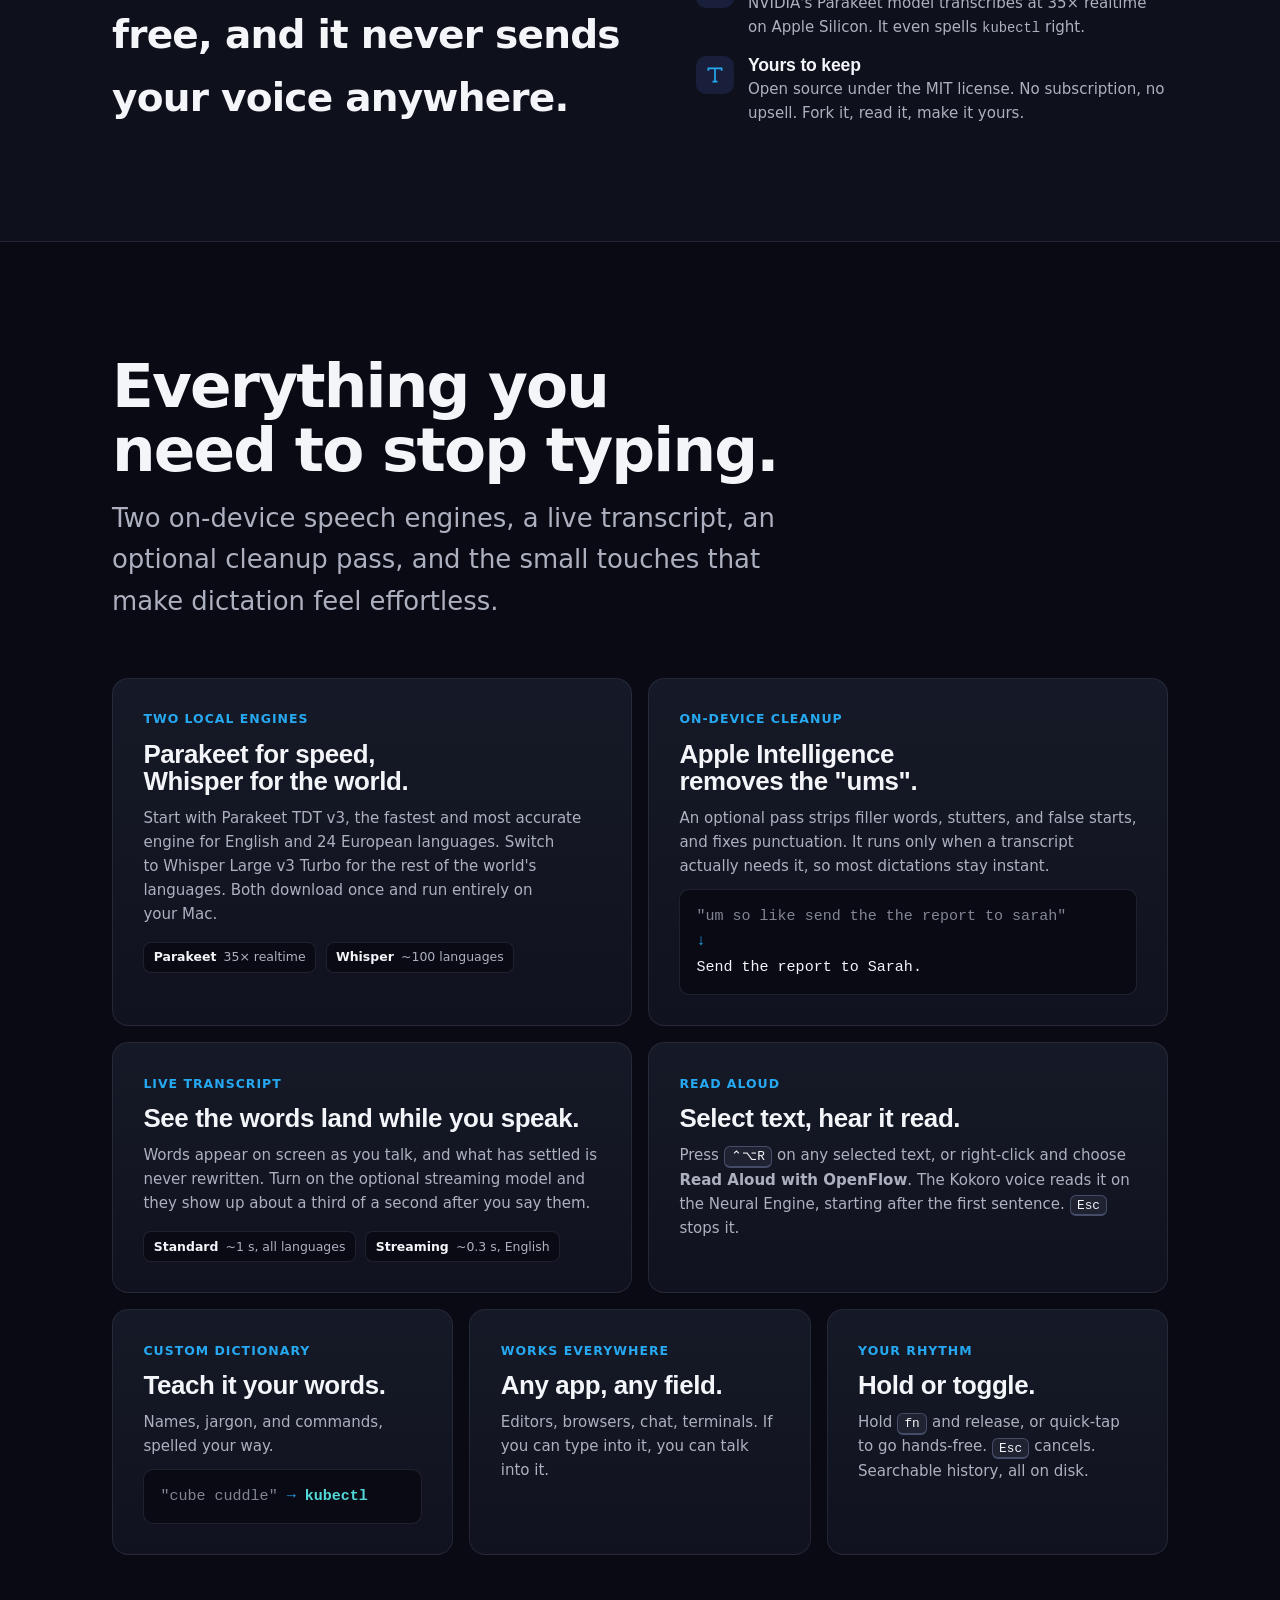
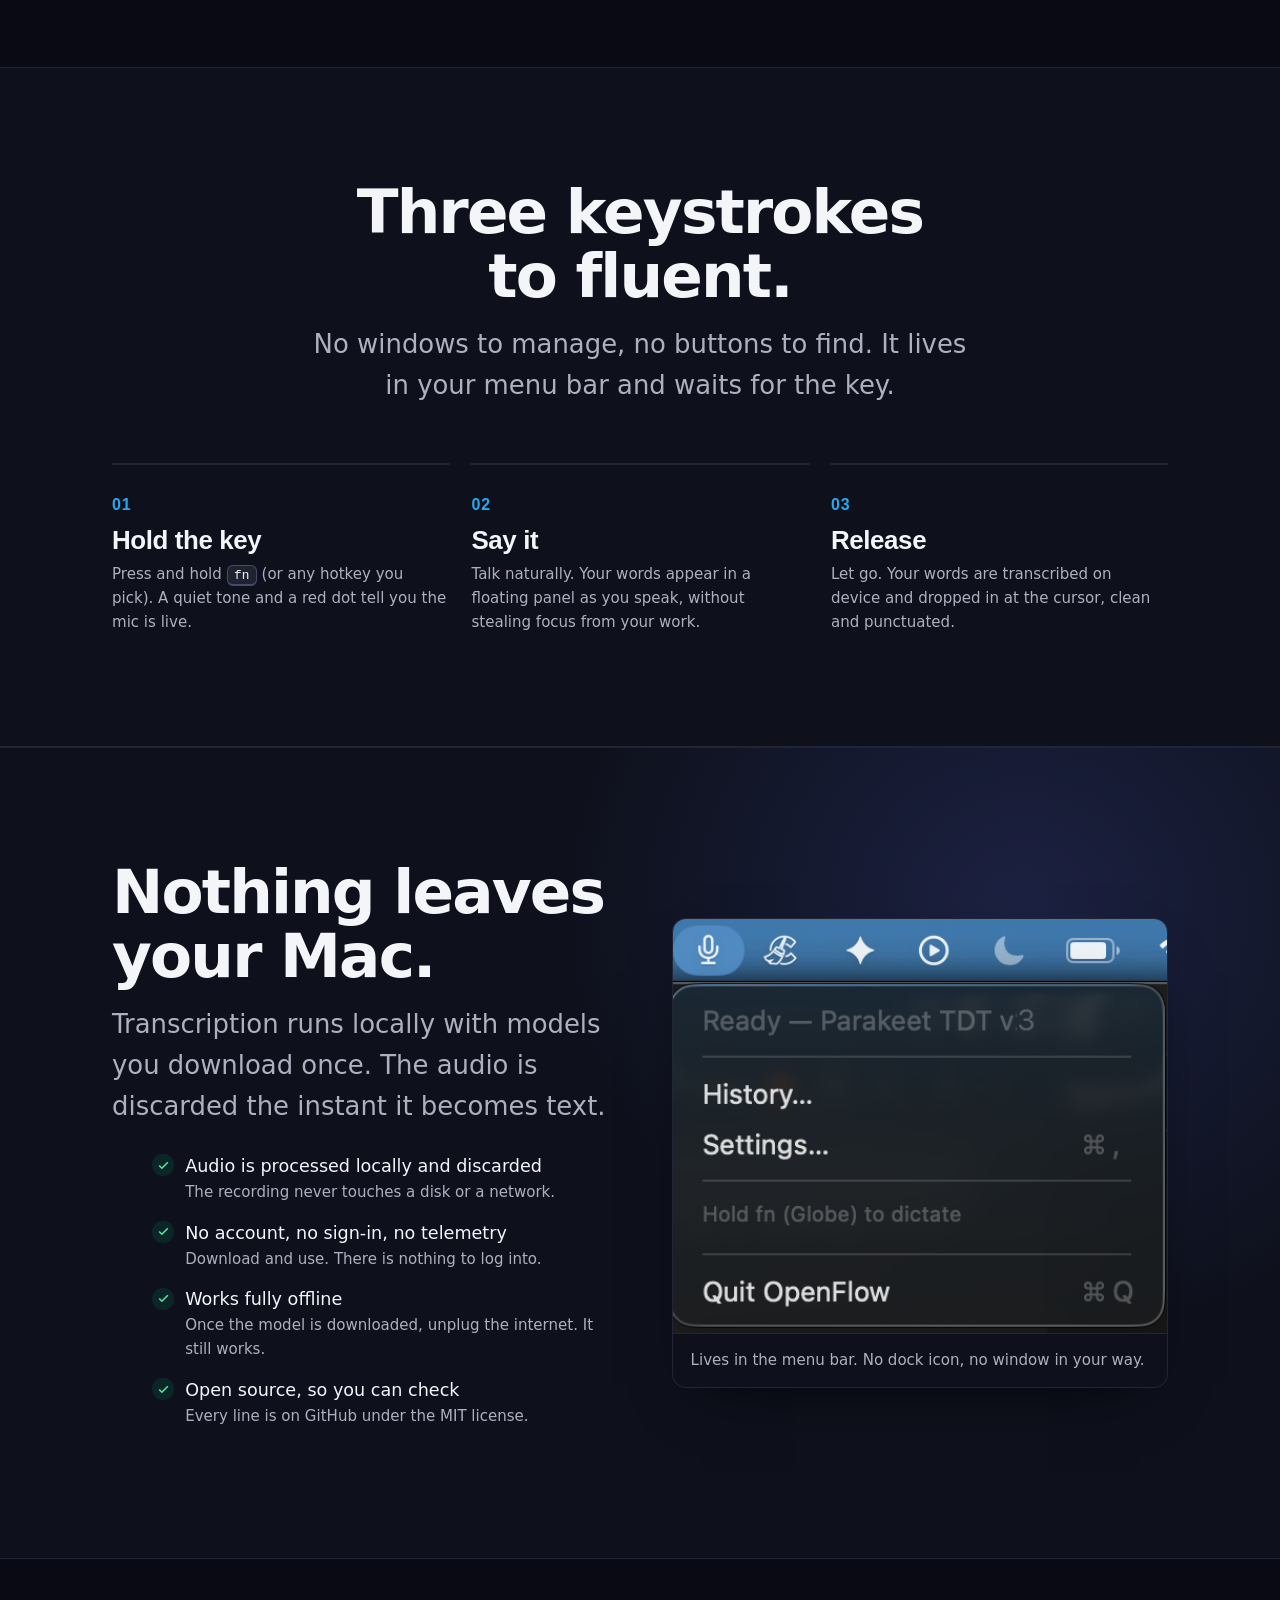
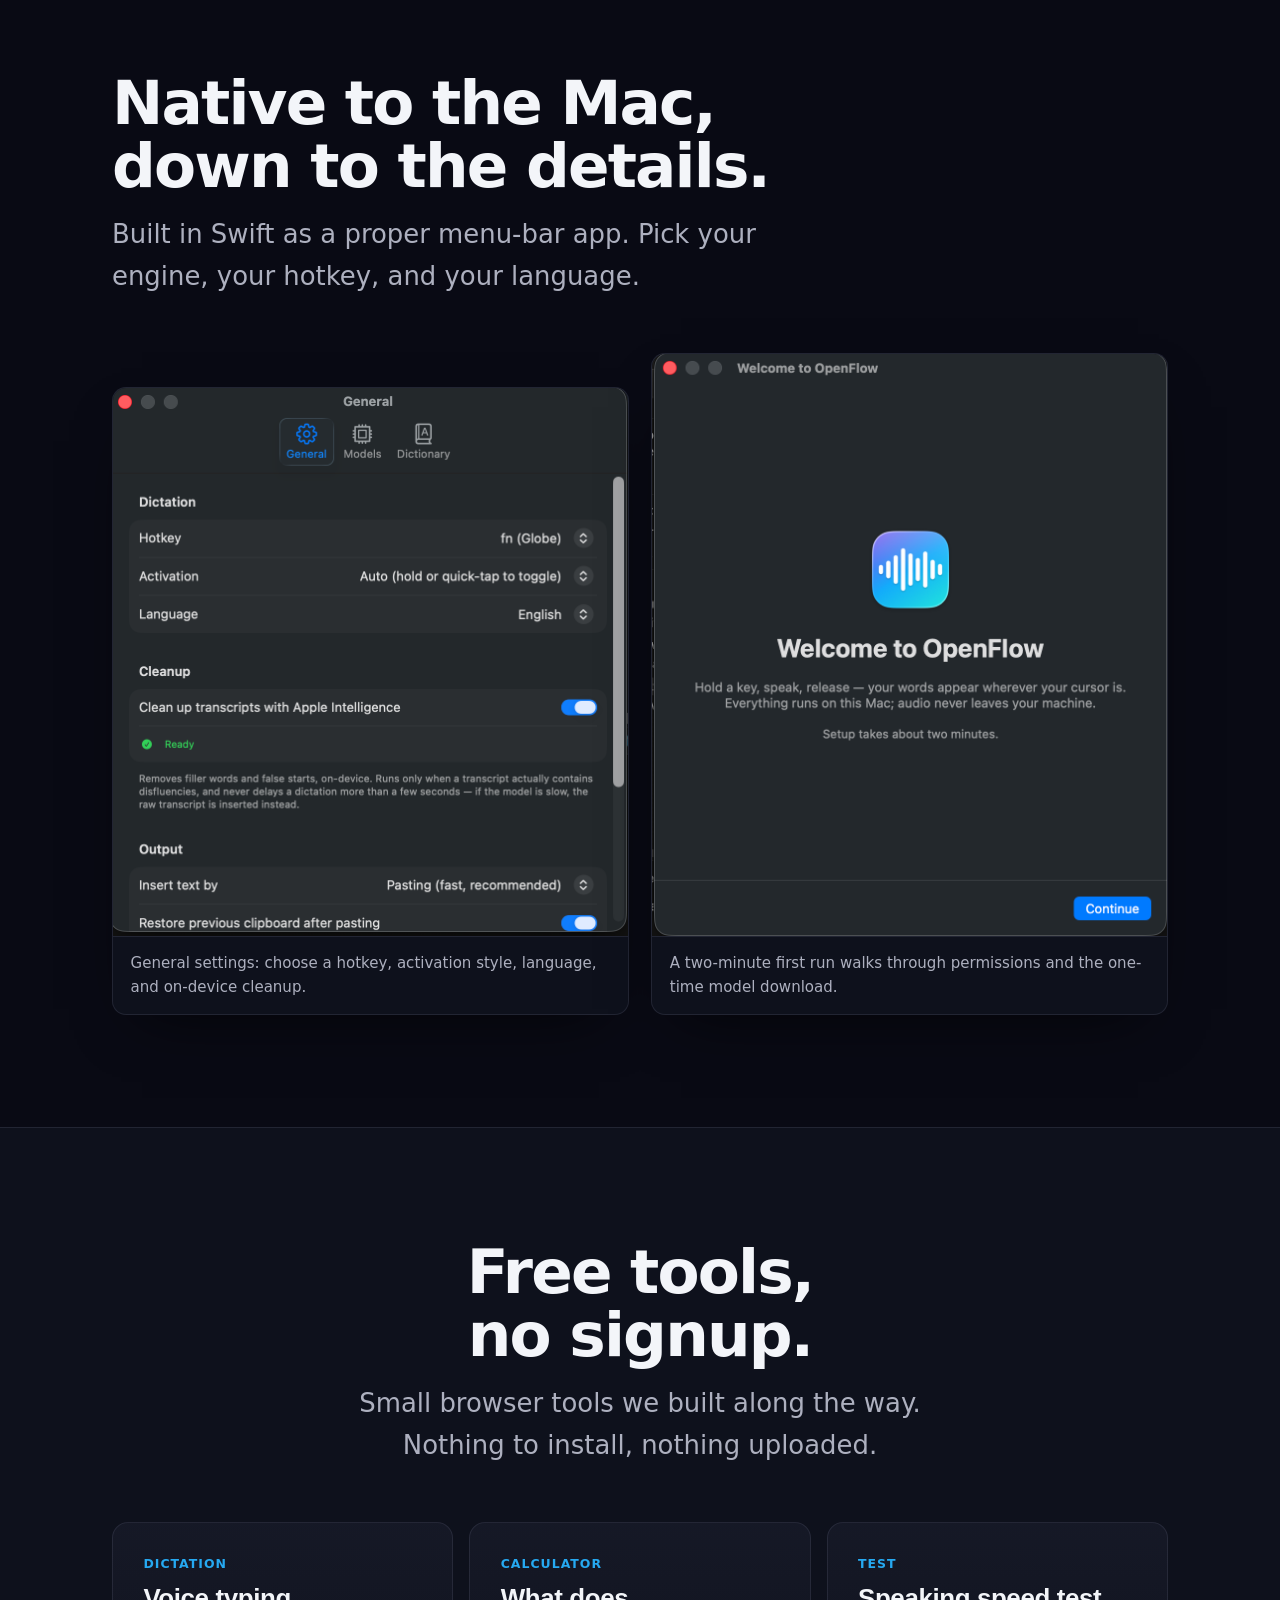
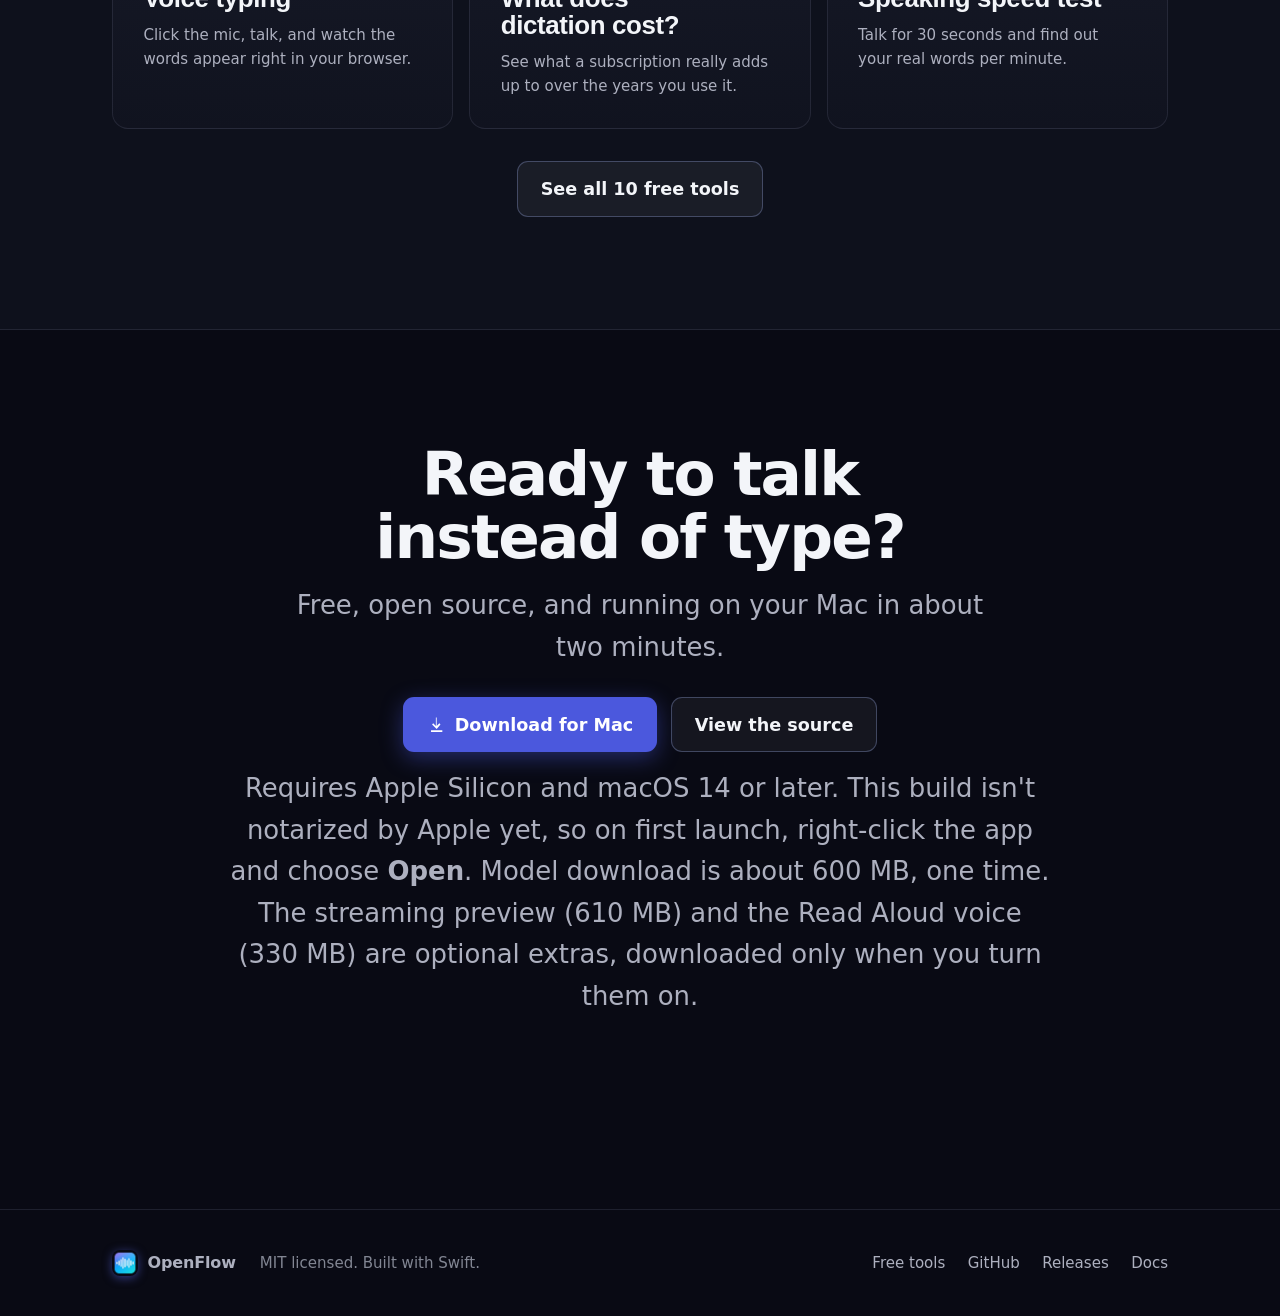
==== commit 7055c590: "Update the website for 0.3.0 - Hero: "New in 0.3.0" pill linking to the release notes; copy now ment" ====
--- a/docs/index.html
+++ b/docs/index.html
@@ -19,6 +19,40 @@
 <meta name="twitter:title" content="OpenFlow: Talk. Your Mac types.">
 <meta name="twitter:description" content="Free, open-source, on-device voice dictation for macOS. No cloud, no subscription.">
 <meta name="twitter:image" content="https://robj1925.github.io/open-flow/images/og-card.png">
+
+<script type="application/ld+json">
+{
+  "@context": "https://schema.org",
+  "@type": "SoftwareApplication",
+  "name": "OpenFlow",
+  "applicationCategory": "UtilitiesApplication",
+  "operatingSystem": "macOS 14 or later (Apple Silicon)",
+  "softwareVersion": "0.3.0",
+  "url": "https://robj1925.github.io/open-flow/",
+  "downloadUrl": "https://github.com/Robj1925/open-flow/releases/latest/download/OpenFlow.zip",
+  "image": "https://robj1925.github.io/open-flow/images/og-card.png",
+  "description": "Free, open source voice dictation for macOS. Hold a key, speak, release, and the words land at your cursor. Transcription, the live transcript, and Read Aloud all run on device.",
+  "license": "https://github.com/Robj1925/open-flow/blob/main/LICENSE",
+  "offers": {
+    "@type": "Offer",
+    "price": "0",
+    "priceCurrency": "USD"
+  },
+  "author": {
+    "@type": "Person",
+    "name": "Robby J",
+    "url": "https://automatewithrobby.fyi/"
+  },
+  "featureList": [
+    "On-device transcription with Parakeet TDT v3 or Whisper Large v3 Turbo",
+    "Live transcript while you speak, with an optional 320 ms streaming model",
+    "Read Aloud for selected text with the Kokoro voice",
+    "Optional Apple Intelligence cleanup of filler words",
+    "Custom dictionary and searchable local history",
+    "Works in any app and any text field"
+  ]
+}
+</script>
 
 <link rel="icon" type="image/png" sizes="32x32" href="images/favicon-32.png">
 <link rel="icon" type="image/png" sizes="16x16" href="images/favicon-16.png">
@@ -158,6 +192,10 @@
     background:oklch(0.2 0.025 274 / .5);
   }
   .hero .pill .dot{ width:7px; height:7px; border-radius:50%; background:var(--teal); box-shadow:0 0 10px var(--teal); }
+  .hero .pill .dot.new{ background:var(--azure); box-shadow:0 0 10px var(--azure); }
+  .hero-pills{ display:flex; gap:.6rem; justify-content:center; flex-wrap:wrap; }
+  .hero a.pill{ text-decoration:none; transition:border-color .2s var(--ease), background .2s var(--ease); }
+  .hero a.pill:hover{ border-color:var(--border-lit); background:oklch(0.24 0.028 274 / .75); }
   h1.hero-title{
     font-size:var(--step-4);
     letter-spacing:-0.035em;
@@ -314,9 +352,12 @@
 <main id="top">
   <!-- HERO -->
   <section class="hero wrap">
-    <span class="pill"><span class="dot"></span> Runs 100% on your Mac</span>
+    <div class="hero-pills">
+      <span class="pill"><span class="dot"></span> Runs 100% on your Mac</span>
+      <a class="pill" href="https://github.com/Robj1925/open-flow/releases/tag/v0.3.0"><span class="dot new"></span> New in 0.3.0: live transcript and Read Aloud</a>
+    </div>
     <h1 class="hero-title">Talk. Your Mac types.</h1>
-    <p class="hero-sub">OpenFlow turns speech into text anywhere on macOS. Hold a key, talk, release, and your words land right where your cursor is. Everything runs on device, so your voice never leaves your machine.</p>
+    <p class="hero-sub">OpenFlow turns speech into text anywhere on macOS. Hold a key, talk, and watch your words appear as you speak. Release, and they land right where your cursor is. Everything runs on device, so your voice never leaves your machine.</p>
     <div class="hero-cta">
       <a class="btn btn-primary" href="https://github.com/Robj1925/open-flow/releases/latest/download/OpenFlow.zip">
         <svg viewBox="0 0 24 24" fill="currentColor" aria-hidden="true"><path d="M12 3v10.6l3.3-3.3 1.4 1.4L12 17.4 6.3 11.7l1.4-1.4L11 13.6V3h1zM5 19h14v2H5z"/></svg>
@@ -370,7 +411,7 @@
   <section class="band wrap" id="features">
     <div class="section-head">
       <h2>Everything you need to stop typing.</h2>
-      <p>Two on-device speech engines, an optional cleanup pass, and the small touches that make dictation feel effortless.</p>
+      <p>Two on-device speech engines, a live transcript, an optional cleanup pass, and the small touches that make dictation feel effortless.</p>
     </div>
     <div class="bento">
       <div class="card col-3" data-reveal>
@@ -396,11 +437,15 @@
         <span class="kicker">Live transcript</span>
         <h3>See the words land while you speak.</h3>
         <p>Words appear on screen as you talk, and what has settled is never rewritten. Turn on the optional streaming model and they show up about a third of a second after you say them.</p>
+        <div class="engine-row">
+          <span class="chip"><b>Standard</b> ~1 s, all languages</span>
+          <span class="chip"><b>Streaming</b> ~0.3 s, English</span>
+        </div>
       </div>
       <div class="card col-3" data-reveal>
         <span class="kicker">Read Aloud</span>
         <h3>Select text, hear it read.</h3>
-        <p>Press <kbd>&#8963;&#8997;R</kbd> on any selected text and the Kokoro voice reads it on the Neural Engine, starting after the first sentence. <kbd>Esc</kbd> stops it.</p>
+        <p>Press <kbd>&#8963;&#8997;R</kbd> on any selected text, or right-click and choose <b>Read Aloud with OpenFlow</b>. The Kokoro voice reads it on the Neural Engine, starting after the first sentence. <kbd>Esc</kbd> stops it.</p>
       </div>
       <div class="card col-2" data-reveal>
         <span class="kicker">Custom dictionary</span>
@@ -431,11 +476,11 @@
       <div class="steps">
         <div class="step" data-reveal>
           <h3>Hold the key</h3>
-          <p>Press and hold <kbd>fn</kbd> (or any hotkey you pick). A quiet tone tells you the mic is live.</p>
+          <p>Press and hold <kbd>fn</kbd> (or any hotkey you pick). A quiet tone and a red dot tell you the mic is live.</p>
         </div>
         <div class="step" data-reveal>
           <h3>Say it</h3>
-          <p>Talk naturally. A floating meter shows OpenFlow is listening, without stealing focus from your work.</p>
+          <p>Talk naturally. Your words appear in a floating panel as you speak, without stealing focus from your work.</p>
         </div>
         <div class="step" data-reveal>
           <h3>Release</h3>
@@ -526,7 +571,7 @@
       </a>
       <a class="btn btn-ghost" href="https://github.com/Robj1925/open-flow">View the source</a>
     </div>
-    <p class="install" data-reveal>Requires Apple Silicon and macOS 14 or later. This build isn't notarized by Apple yet, so on first launch, right-click the app and choose <b>Open</b>. Model download is about 600 MB, one time.</p>
+    <p class="install" data-reveal>Requires Apple Silicon and macOS 14 or later. This build isn't notarized by Apple yet, so on first launch, right-click the app and choose <b>Open</b>. Model download is about 600 MB, one time. The streaming preview (610 MB) and the Read Aloud voice (330 MB) are optional extras, downloaded only when you turn them on.</p>
   </section>
 </main>
 
